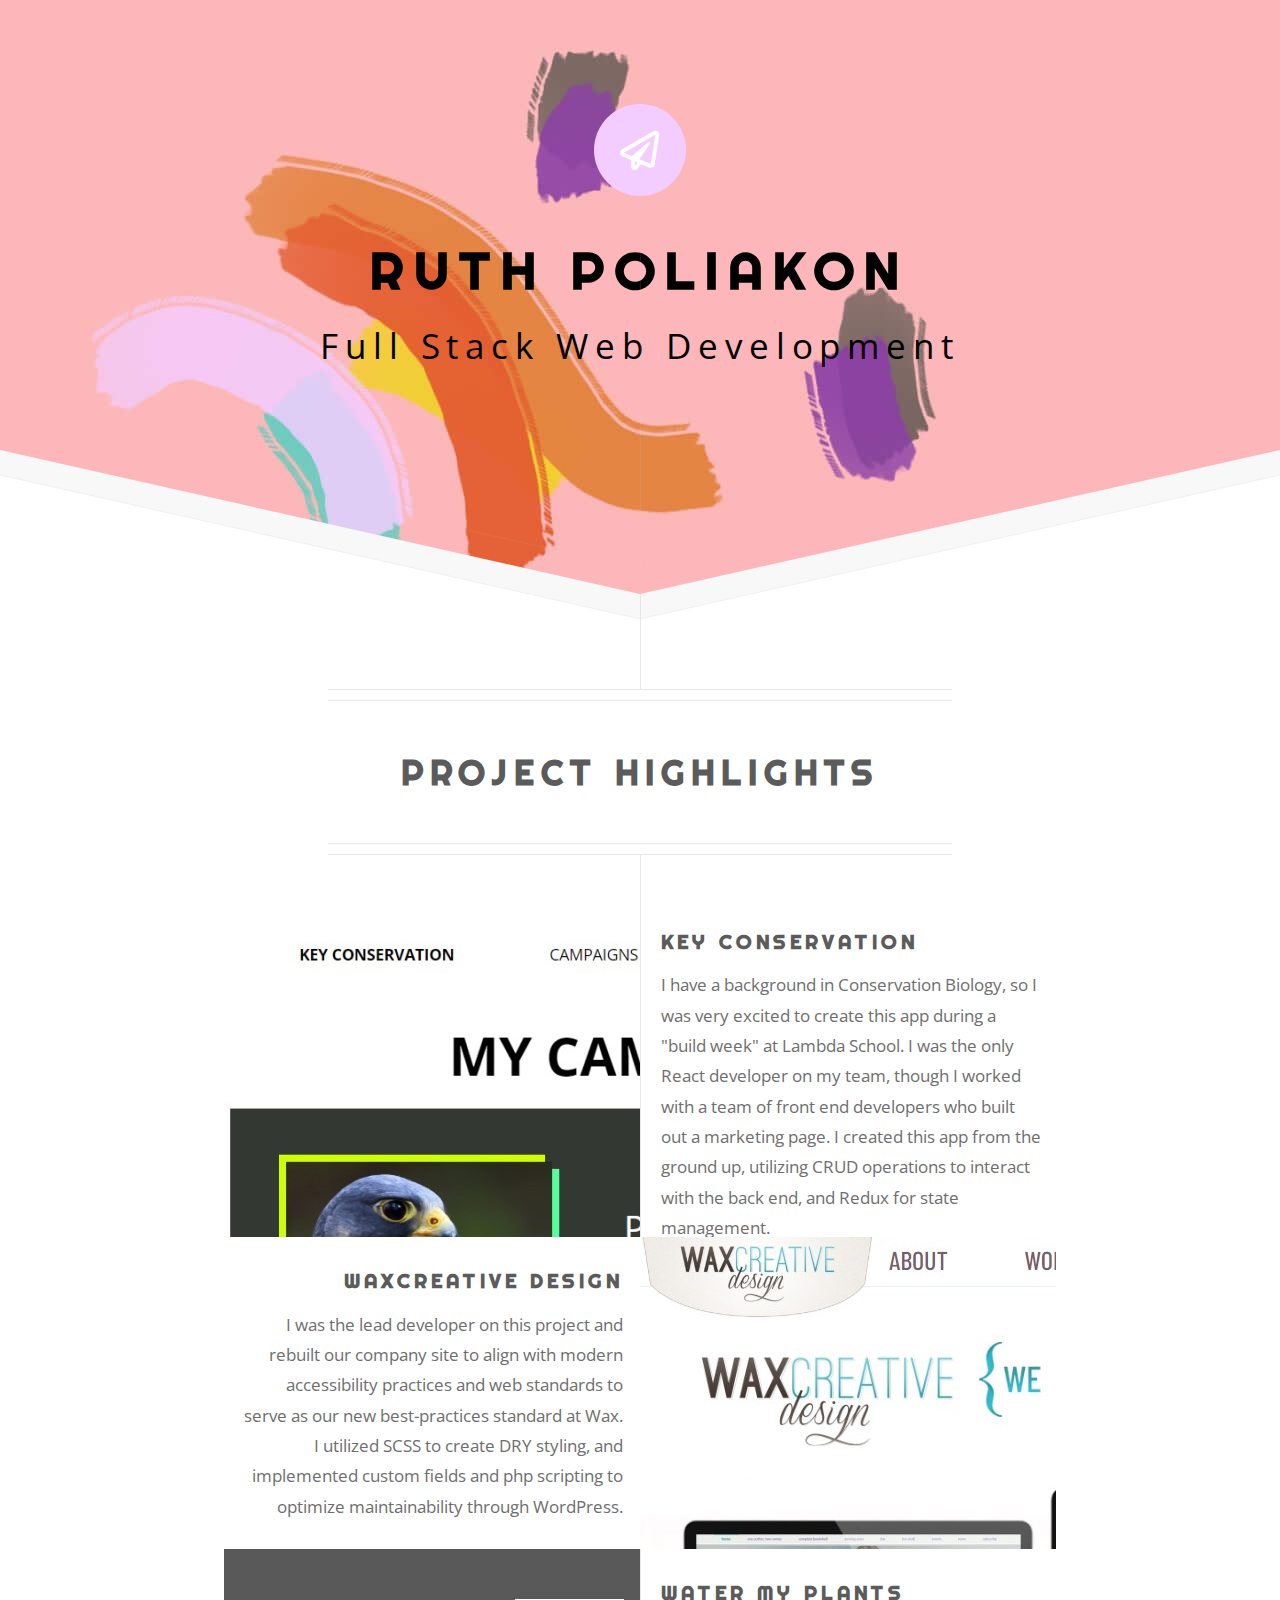
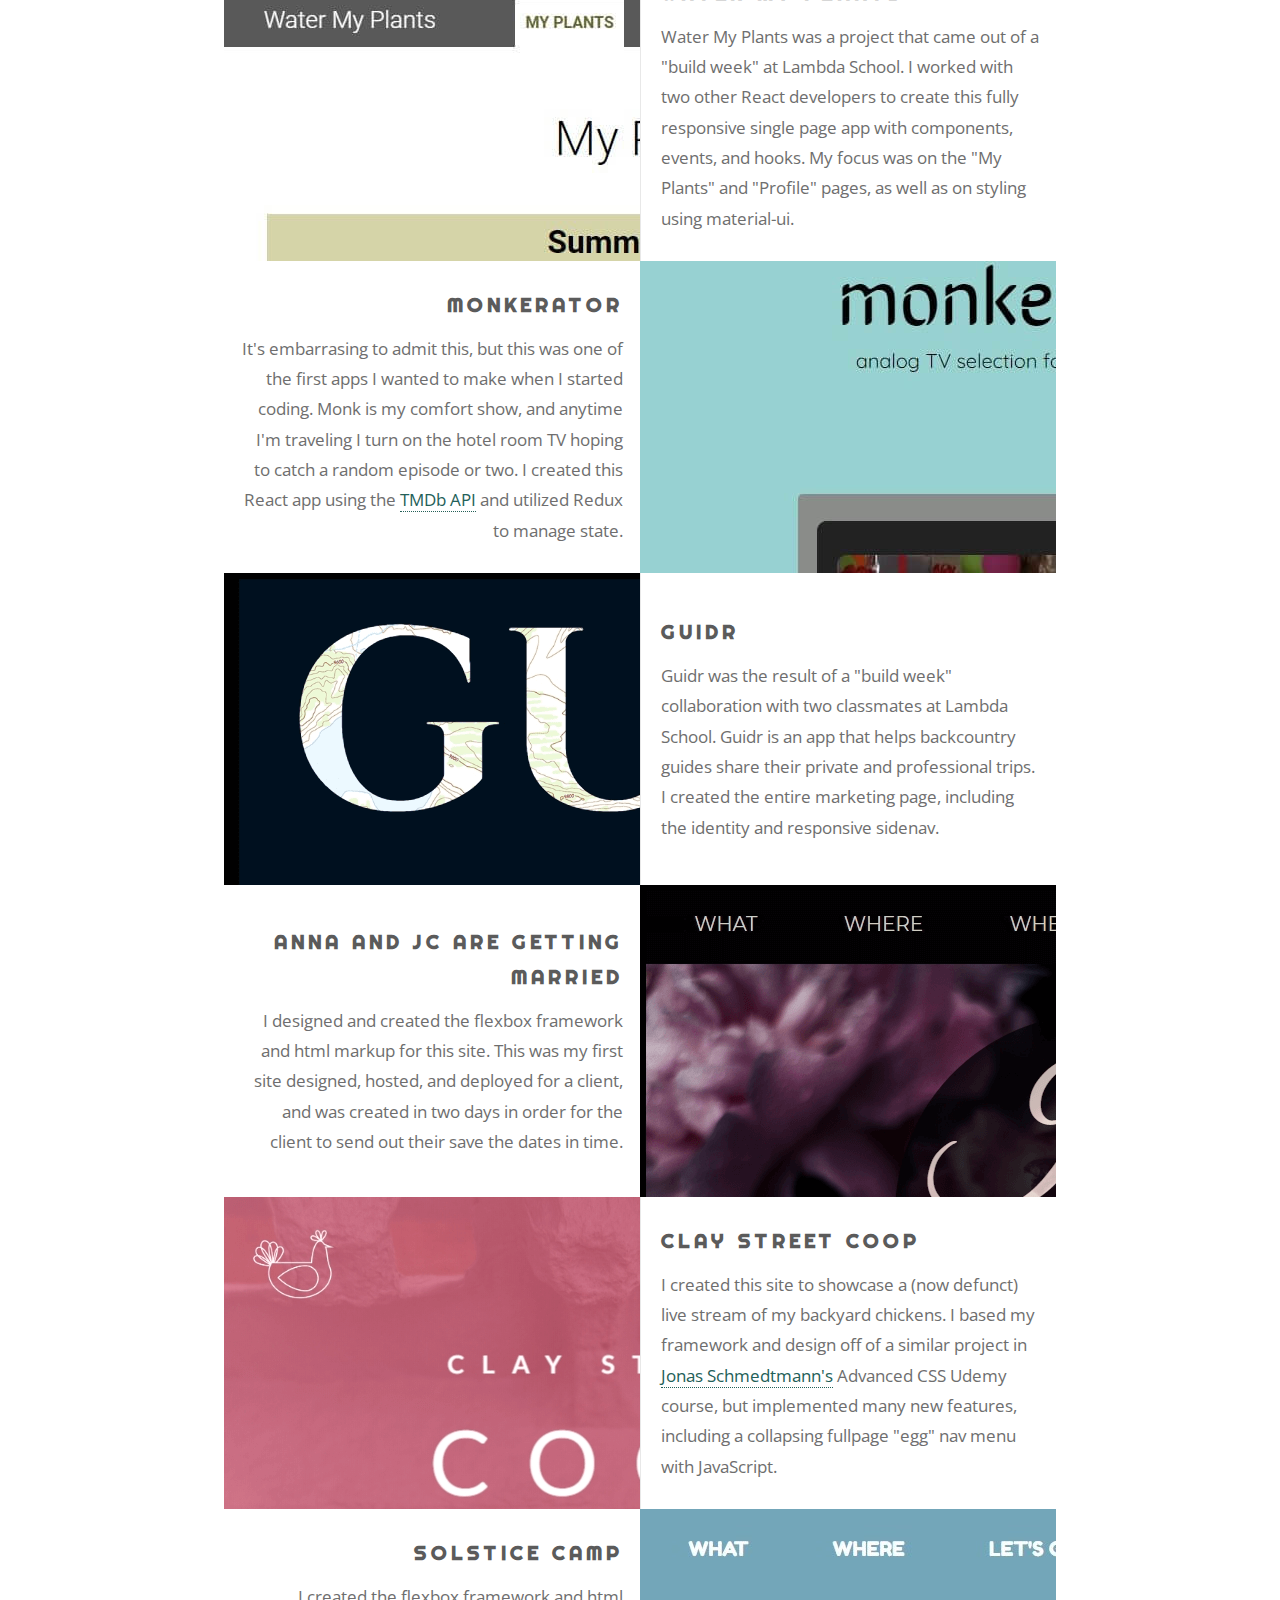
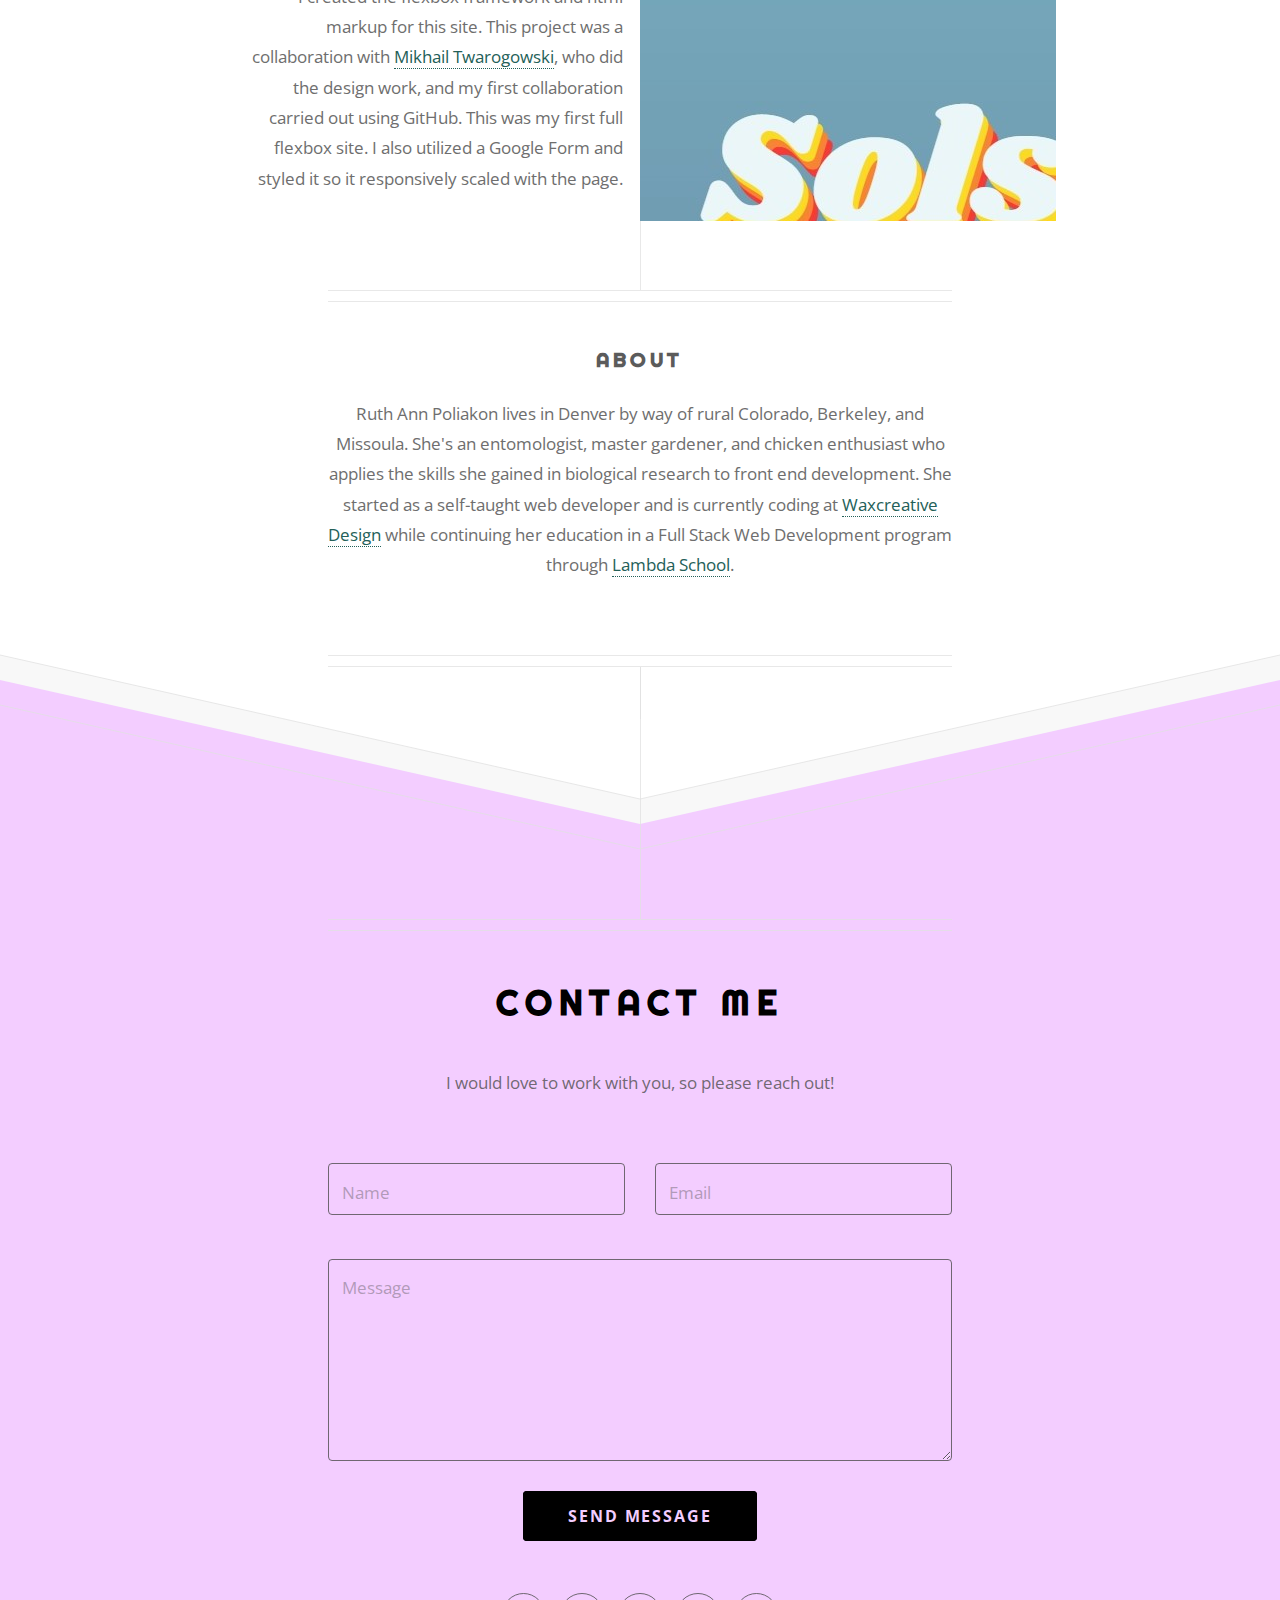
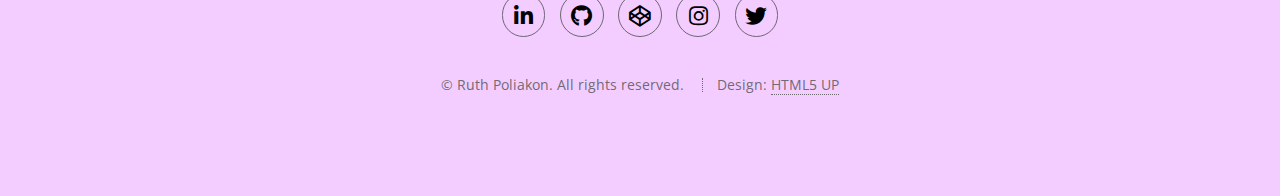
==== index.html @ 08ad2be1 "image and about updates" ====
<!DOCTYPE html>
<!--
	Directive by HTML5 UP
	html5up.net | @ajlkn
	Free for personal and commercial use under the CCA 3.0 license (html5up.net/license)
-->
<html lang="en">
  <head>
    <title>Ruth Poliakon | Full Stack Web Development</title>
    <meta charset="utf-8" />
    <meta
      name="viewport"
      content="width=device-width, initial-scale=1, user-scalable=no"
    />
    <link
      href="https://fonts.googleapis.com/css?family=Open+Sans:400,700|Righteous&display=swap"
      rel="stylesheet"
    />
    <link rel="stylesheet" href="assets/css/main.css" />
    <link rel="shortcut icon" type="image/png" href="./favicon.png" />
    <meta name="theme-color" content="#fcb8b9" />
  </head>
  <body class="is-preload">
    <!-- Header -->
    <div id="header">
      <span class="logo icon fa-paper-plane"></span>
      <h1>Ruth Poliakon</h1>
      <h2 id="subheadline">
        Full Stack Web Development
      </h2>
    </div>

    <!-- Main -->
    <div id="main">
      <header class="major container medium">
        <h2>
          Project Highlights
        </h2>
        <!--
					<p>Tellus erat mauris ipsum fermentum<br />
					etiam vivamus nunc nibh morbi.</p>
					-->
      </header>
      <div class="box alt container">
        <section class="feature left">
          <a
            href="https://save-the-animals-app.netlify.com/"
            class="image image-1 icon solid"
            ><img
              src="images/key-conservation-initial.jpg"
              alt="Key Conservation project preview"
          /></a>
          <div class="content">
            <h3>Key Conservation</h3>
            <p>
              I have a background in Conservation Biology, so I was very excited
              to create this app during a "build week" at Lambda School. I was
              the only React developer on my team, though I worked with a team
              of front end developers who built out a marketing page. I created
              this app from the ground up, utilizing CRUD operations to interact
              with the back end, and Redux for state management.
            </p>
          </div>
        </section>
        <section class="feature right">
          <a
            href="https://save-the-animals-app.netlify.com/"
            class="image image-2 icon solid"
            ><img
              src="images/wax-initial.jpg"
              alt="Waxcreative Design project preview"
          /></a>
          <div class="content">
            <h3>Waxcreative Design</h3>
            <p>
              I was the lead developer on this project and rebuilt our company
              site to align with modern accessibility practices and web
              standards to serve as our new best-practices standard at Wax. I
              utilized SCSS to create DRY styling, and implemented custom fields
              and php scripting to optimize maintainability through WordPress.
            </p>
          </div>
        </section>
        <section class="feature left">
          <a
            href="https://water-my-plants-app.netlify.com/"
            class="image image-3 icon solid"
            ><img
              src="images/water-my-plants-initial.jpg"
              alt="Water My Plants project preview"
          /></a>
          <div class="content">
            <h3>Water My Plants</h3>
            <p>
              Water My Plants was a project that came out of a "build week" at
              Lambda School. I worked with two other React developers to create
              this fully responsive single page app with components, events, and
              hooks. My focus was on the "My Plants" and "Profile" pages, as
              well as on styling using material-ui.
            </p>
          </div>
        </section>
        <section class="feature right">
          <a
            href="https://monkerator.rupol.now.sh/"
            class="image image-4 icon solid"
            ><img
              src="images/monkerator-initial.jpg"
              alt="Monkerator project preview"
          /></a>
          <div class="content">
            <h3>Monkerator</h3>
            <p>
              It's embarrasing to admit this, but this was one of the first apps
              I wanted to make when I started coding. Monk is my comfort show,
              and anytime I'm traveling I turn on the hotel room TV hoping to
              catch a random episode or two. I created this React app using the
              <a
                href="https://www.themoviedb.org/documentation/api"
                target="_blank"
                >TMDb API</a
              >
              and utilized Redux to manage state.
            </p>
          </div>
        </section>
        <section class="feature left">
          <a
            href="https://get-guidr.netlify.com/"
            class="image image-5 icon solid"
            ><img src="images/guidr-initial.jpg" alt="Guidr project preview"
          /></a>
          <div class="content">
            <h3>Guidr</h3>
            <p>
              Guidr was the result of a "build week" collaboration with two
              classmates at Lambda School. Guidr is an app that helps
              backcountry guides share their private and professional trips. I
              created the entire marketing page, including the identity and
              responsive sidenav.
            </p>
          </div>
        </section>
        <section class="feature right">
          <a
            href="http://champagneofpeople.com/"
            class="image image-6 icon solid"
            ><img
              src="images/anna-jc-initial.jpg"
              alt="Anna and JC project preview"
          /></a>
          <div class="content">
            <h3>Anna and JC are Getting Married</h3>
            <p>
              I designed and created the flexbox framework and html markup for
              this site. This was my first site designed, hosted, and deployed
              for a client, and was created in two days in order for the client
              to send out their save the dates in time.
            </p>
          </div>
        </section>
        <section class="feature left">
          <a href="http://www.claystcoop.com/" class="image image-7 icon solid"
            ><img
              src="images/clay-street-coop-initial.jpg"
              alt="Clay St Coop project preview"
          /></a>
          <div class="content">
            <h3>Clay Street Coop</h3>
            <p>
              I created this site to showcase a (now defunct) live stream of my
              backyard chickens. I based my framework and design off of a
              similar project in
              <a href="https://twitter.com/jonasschmedtman"
                >Jonas Schmedtmann's</a
              >
              Advanced CSS Udemy course, but implemented many new features,
              including a collapsing fullpage "egg" nav menu with JavaScript.
            </p>
          </div>
        </section>
        <section class="feature right">
          <a
            href="https://solstice-camp.rupol.now.sh/"
            class="image image-8 icon solid"
            ><img
              src="images/solstice-camp-initial.jpg"
              alt="Solstice Camp project preview"
          /></a>
          <div class="content">
            <h3>Solstice Camp</h3>
            <p>
              I created the flexbox framework and html markup for this site.
              This project was a collaboration with
              <a href="http://miktwar.com/">Mikhail Twarogowski</a>, who did the
              design work, and my first collaboration carried out using GitHub.
              This was my first full flexbox site. I also utilized a Google Form
              and styled it so it responsively scaled with the page.
            </p>
          </div>
        </section>
        <!-- <section class="feature left">
          <a href="https://www.ruthpoli.com" class="image image-3 icon solid"
            ><img
              src="images/ruth-devs-webs-initial.jpg"
              alt="ruth devs webs thumbnail"
          /></a>
          <div class="content">
            <h3>Ruth Devs Webs</h3>
            <p>
              This was my first attempt at a portfolio and also my first
              completed web project: a fully responsive website using only html
              and css. I utilized css animation to create a more dynamic and
              immersive site. I also created the background illustration,
              drawing the color scheme of the site from the colors in my
              illustration.
            </p>
          </div>
        </section> -->
      </div>

      <footer class="major container medium">
        <h3>About</h3>
        <p>
          Ruth Ann Poliakon lives in Denver by way of rural Colorado, Berkeley,
          and Missoula. She's an entomologist, master gardener, and chicken
          enthusiast who applies the skills she gained in biological research to
          front end development. She started as a self-taught web developer and
          is currently coding at
          <a href="https://waxcreative.com/" target="_blank"
            >Waxcreative Design</a
          >
          while continuing her education in a Full Stack Web Development program
          through
          <a href="https://lambdaschool.com/" target="_blank">Lambda School</a>.
        </p>
        <!-- <ul class="actions special">
          <li>
            <a href="resume/index.html" class="button">View my resume</a>
          </li>
        </ul> -->
      </footer>
    </div>

    <!-- Footer -->
    <div id="footer">
      <div class="container medium">
        <header class="major last" id="contact">
          <h2>Contact Me</h2>
        </header>

        <p>
          I would love to work with you, so please reach out!
        </p>

        <form action="https://formspree.io/r.poliakon@gmail.com" method="POST">
          <div class="row">
            <div class="col-6 col-12-mobilep">
              <label for="name">Name</label>
              <input
                type="text"
                name="name"
                placeholder="Name"
                title="Name"
                id="name"
              />
            </div>
            <div class="col-6 col-12-mobilep">
              <label for="email">Email</label>
              <input
                type="email"
                name="email"
                placeholder="Email"
                title="email"
                id="email"
              />
            </div>
            <div class="col-12">
              <label for="message">Message</label>
              <textarea
                name="message"
                placeholder="Message"
                rows="6"
                title="Message"
                id="message"
              ></textarea>
            </div>
            <div class="col-12">
              <ul class="actions special">
                <li>
                  <input
                    type="submit"
                    value="Send Message"
                    title="Submit"
                    id="submit"
                  />
                </li>
              </ul>
            </div>
          </div>
        </form>

        <ul class="icons">
          <li>
            <a
              href="https://www.linkedin.com/in/ruthpoliakon/"
              class="icon brands fa-linkedin-in"
              ><span class="label">LinkedIn</span></a
            >
          </li>

          <li>
            <a href="https://github.com/rupol" class="icon brands fa-github"
              ><span class="label">Github</span></a
            >
          </li>
          <li>
            <a href="https://codepen.io/ruPol/" class="icon brands fa-codepen"
              ><span class="label">codepen</span></a
            >
          </li>
          <li>
            <a
              href="https://www.instagram.com/ruthioniformes/"
              class="icon brands fa-instagram"
              ><span class="label">Instagram</span></a
            >
          </li>
          <li>
            <a
              href="https://twitter.com/ruthpoliakon"
              class="icon brands fa-twitter"
              ><span class="label">Twitter</span></a
            >
          </li>
        </ul>

        <ul class="copyright">
          <li>&copy; Ruth Poliakon. All rights reserved.</li>
          <li>Design: <a href="http://html5up.net">HTML5 UP</a></li>
        </ul>
      </div>
    </div>

    <!-- Scripts -->
    <script src="assets/js/jquery.min.js"></script>
    <script src="assets/js/browser.min.js"></script>
    <script src="assets/js/breakpoints.min.js"></script>
    <script src="assets/js/util.js"></script>
    <script src="assets/js/main.js"></script>
  </body>
</html>
---- assets/css/main.css ----
@import url("fontawesome-all.min.css");
@import url("https://fonts.googleapis.com/css?family=Source+Sans+Pro:300,300italic,400,400italic,600,600italic,700,700italic");

/*
	Directive by HTML5 UP
	html5up.net | @ajlkn
	Free for personal and commercial use under the CCA 3.0 license (html5up.net/license)
*/

html,
body,
div,
span,
applet,
object,
iframe,
h1,
h2,
h3,
h4,
h5,
h6,
p,
blockquote,
pre,
a,
abbr,
acronym,
address,
big,
cite,
code,
del,
dfn,
em,
img,
ins,
kbd,
q,
s,
samp,
small,
strike,
strong,
sub,
sup,
tt,
var,
b,
u,
i,
center,
dl,
dt,
dd,
ol,
ul,
li,
fieldset,
form,
label,
legend,
table,
caption,
tbody,
tfoot,
thead,
tr,
th,
td,
article,
aside,
canvas,
details,
embed,
figure,
figcaption,
footer,
header,
hgroup,
menu,
nav,
output,
ruby,
section,
summary,
time,
mark,
audio,
video {
  margin: 0;
  padding: 0;
  border: 0;
  font-size: 100%;
  font: inherit;
  vertical-align: baseline;
}

article,
aside,
details,
figcaption,
figure,
footer,
header,
hgroup,
menu,
nav,
section {
  display: block;
}

body {
  line-height: 1;
}

ol,
ul {
  list-style: none;
}

blockquote,
q {
  quotes: none;
}

blockquote:before,
blockquote:after,
q:before,
q:after {
  content: "";
  content: none;
}

table {
  border-collapse: collapse;
  border-spacing: 0;
}

body {
  -webkit-text-size-adjust: none;
}

mark {
  background-color: transparent;
  color: inherit;
}

input::-moz-focus-inner {
  border: 0;
  padding: 0;
}

input,
select,
textarea {
  -moz-appearance: none;
  -webkit-appearance: none;
  -ms-appearance: none;
  appearance: none;
}

/* Basic */

html {
  box-sizing: border-box;
}

*,
*:before,
*:after {
  box-sizing: inherit;
}

html,
body {
  height: 100%;
}

body {
  background: #ffffff;
}

body.is-preload *,
body.is-preload *:before,
body.is-preload *:after {
  -moz-animation: none !important;
  -webkit-animation: none !important;
  -ms-animation: none !important;
  animation: none !important;
  -moz-transition: none !important;
  -webkit-transition: none !important;
  -ms-transition: none !important;
  transition: none !important;
}

body,
input,
select,
textarea {
  color: #6e6e6e;
  font-family: "Open Sans", sans-serif;
  font-size: 16pt;
  font-weight: 400;
  line-height: 1.75em;
}

a {
  -moz-transition: color 0.2s ease-in-out, border-bottom-color 0.2s ease-in-out;
  -webkit-transition: color 0.2s ease-in-out,
    border-bottom-color 0.2s ease-in-out;
  -ms-transition: color 0.2s ease-in-out, border-bottom-color 0.2s ease-in-out;
  transition: color 0.2s ease-in-out, border-bottom-color 0.2s ease-in-out;
  border-bottom: dotted 1px;
  color: #236058;
  text-decoration: none;
}

a:hover {
  border-bottom-color: transparent;
}

strong,
b {
  font-weight: 600;
  color: #5b5b5b;
}

em,
i {
  font-style: italic;
}

p,
ul,
ol,
dl,
table,
blockquote,
form {
  margin: 0 0 2em 0;
}

h1,
h2,
h3,
h4,
h5,
h6 {
  font-family: "Righteous", sans-serif;
  color: #5b5b5b;
  font-weight: 700;
  letter-spacing: 0.2em;
  line-height: 1.75em;
  margin-bottom: 1em;
  text-transform: uppercase;
  text-align: center;
}

h1 a,
h2 a,
h3 a,
h4 a,
h5 a,
h6 a {
  color: inherit;
  text-decoration: none;
}

h2 {
  font-size: 2.5em;
}

#subheadline {
  font-family: "Open Sans", sans-serif;
  text-transform: capitalize;
  font-weight: 400;
}

h3 {
  font-size: 1.75em;
}

sub {
  font-size: 0.8em;
  position: relative;
  top: 0.5em;
}

sup {
  font-size: 0.8em;
  position: relative;
  top: -0.5em;
}

hr {
  border: 0;
  border-top: solid 1px rgba(224, 224, 224, 0.75);
  margin-bottom: 1.5em;
}

blockquote {
  border-left: solid 0.5em rgba(224, 224, 224, 0.75);
  font-style: italic;
  padding: 1em 0 1em 2em;
}

/* Container */

.container {
  margin: 0 auto;
  max-width: 100%;
  width: 51em;
}

.container.medium {
  width: 38.25em;
}

@media screen and (max-width: 1280px) {
  .container {
    width: 48em;
  }

  .container.medium {
    width: 36em;
  }
}

@media screen and (max-width: 980px) {
  .container {
    width: 95%;
  }

  .container.medium {
    width: 71.25%;
  }
}

@media screen and (max-width: 840px) {
  .container {
    width: 95% !important;
  }
}

@media screen and (max-width: 736px) {
  .container {
    width: 90% !important;
  }
}

@media screen and (max-width: 480px) {
  .container {
    width: 100% !important;
  }
}

/* Row */

.row {
  display: flex;
  flex-wrap: wrap;
  box-sizing: border-box;
  align-items: stretch;
}

.row > * {
  box-sizing: border-box;
}

.row.gtr-uniform > * > :last-child {
  margin-bottom: 0;
}

.row.aln-left {
  justify-content: flex-start;
}

.row.aln-center {
  justify-content: center;
}

.row.aln-right {
  justify-content: flex-end;
}

.row.aln-top {
  align-items: flex-start;
}

.row.aln-middle {
  align-items: center;
}

.row.aln-bottom {
  align-items: flex-end;
}

.row > .imp {
  order: -1;
}

.row > .col-1 {
  width: 8.33333%;
}

.row > .off-1 {
  margin-left: 8.33333%;
}

.row > .col-2 {
  width: 16.66667%;
}

.row > .off-2 {
  margin-left: 16.66667%;
}

.row > .col-3 {
  width: 25%;
}

.row > .off-3 {
  margin-left: 25%;
}

.row > .col-4 {
  width: 33.33333%;
}

.row > .off-4 {
  margin-left: 33.33333%;
}

.row > .col-5 {
  width: 41.66667%;
}

.row > .off-5 {
  margin-left: 41.66667%;
}

.row > .col-6 {
  width: 50%;
}

.row > .off-6 {
  margin-left: 50%;
}

.row > .col-7 {
  width: 58.33333%;
}

.row > .off-7 {
  margin-left: 58.33333%;
}

.row > .col-8 {
  width: 66.66667%;
}

.row > .off-8 {
  margin-left: 66.66667%;
}

.row > .col-9 {
  width: 75%;
}

.row > .off-9 {
  margin-left: 75%;
}

.row > .col-10 {
  width: 83.33333%;
}

.row > .off-10 {
  margin-left: 83.33333%;
}

.row > .col-11 {
  width: 91.66667%;
}

.row > .off-11 {
  margin-left: 91.66667%;
}

.row > .col-12 {
  width: 100%;
}

.row > .off-12 {
  margin-left: 100%;
}

.row.gtr-0 {
  margin-top: 0px;
  margin-left: 0px;
}

.row.gtr-0 > * {
  padding: 0px 0 0 0px;
}

.row.gtr-0.gtr-uniform {
  margin-top: 0px;
}

.row.gtr-0.gtr-uniform > * {
  padding-top: 0px;
}

.row.gtr-25 {
  margin-top: -7.5px;
  margin-left: -7.5px;
}

.row.gtr-25 > * {
  padding: 7.5px 0 0 7.5px;
}

.row.gtr-25.gtr-uniform {
  margin-top: -7.5px;
}

.row.gtr-25.gtr-uniform > * {
  padding-top: 7.5px;
}

.row.gtr-50 {
  margin-top: -15px;
  margin-left: -15px;
}

.row.gtr-50 > * {
  padding: 15px 0 0 15px;
}

.row.gtr-50.gtr-uniform {
  margin-top: -15px;
}

.row.gtr-50.gtr-uniform > * {
  padding-top: 15px;
}

.row {
  margin-top: -30px;
  margin-left: -30px;
}

.row > * {
  padding: 30px 0 0 30px;
}

.row.gtr-uniform {
  margin-top: -30px;
}

.row.gtr-uniform > * {
  padding-top: 30px;
}

.row.gtr-150 {
  margin-top: -45px;
  margin-left: -45px;
}

.row.gtr-150 > * {
  padding: 45px 0 0 45px;
}

.row.gtr-150.gtr-uniform {
  margin-top: -45px;
}

.row.gtr-150.gtr-uniform > * {
  padding-top: 45px;
}

.row.gtr-200 {
  margin-top: -60px;
  margin-left: -60px;
}

.row.gtr-200 > * {
  padding: 60px 0 0 60px;
}

.row.gtr-200.gtr-uniform {
  margin-top: -60px;
}

.row.gtr-200.gtr-uniform > * {
  padding-top: 60px;
}

@media screen and (max-width: 1680px) {
  .row {
    display: flex;
    flex-wrap: wrap;
    box-sizing: border-box;
    align-items: stretch;
  }

  .row > * {
    box-sizing: border-box;
  }

  .row.gtr-uniform > * > :last-child {
    margin-bottom: 0;
  }

  .row.aln-left {
    justify-content: flex-start;
  }

  .row.aln-center {
    justify-content: center;
  }

  .row.aln-right {
    justify-content: flex-end;
  }

  .row.aln-top {
    align-items: flex-start;
  }

  .row.aln-middle {
    align-items: center;
  }

  .row.aln-bottom {
    align-items: flex-end;
  }

  .row > .imp-wide {
    order: -1;
  }

  .row > .col-1-wide {
    width: 8.33333%;
  }

  .row > .off-1-wide {
    margin-left: 8.33333%;
  }

  .row > .col-2-wide {
    width: 16.66667%;
  }

  .row > .off-2-wide {
    margin-left: 16.66667%;
  }

  .row > .col-3-wide {
    width: 25%;
  }

  .row > .off-3-wide {
    margin-left: 25%;
  }

  .row > .col-4-wide {
    width: 33.33333%;
  }

  .row > .off-4-wide {
    margin-left: 33.33333%;
  }

  .row > .col-5-wide {
    width: 41.66667%;
  }

  .row > .off-5-wide {
    margin-left: 41.66667%;
  }

  .row > .col-6-wide {
    width: 50%;
  }

  .row > .off-6-wide {
    margin-left: 50%;
  }

  .row > .col-7-wide {
    width: 58.33333%;
  }

  .row > .off-7-wide {
    margin-left: 58.33333%;
  }

  .row > .col-8-wide {
    width: 66.66667%;
  }

  .row > .off-8-wide {
    margin-left: 66.66667%;
  }

  .row > .col-9-wide {
    width: 75%;
  }

  .row > .off-9-wide {
    margin-left: 75%;
  }

  .row > .col-10-wide {
    width: 83.33333%;
  }

  .row > .off-10-wide {
    margin-left: 83.33333%;
  }

  .row > .col-11-wide {
    width: 91.66667%;
  }

  .row > .off-11-wide {
    margin-left: 91.66667%;
  }

  .row > .col-12-wide {
    width: 100%;
  }

  .row > .off-12-wide {
    margin-left: 100%;
  }

  .row.gtr-0 {
    margin-top: 0px;
    margin-left: 0px;
  }

  .row.gtr-0 > * {
    padding: 0px 0 0 0px;
  }

  .row.gtr-0.gtr-uniform {
    margin-top: 0px;
  }

  .row.gtr-0.gtr-uniform > * {
    padding-top: 0px;
  }

  .row.gtr-25 {
    margin-top: -7.5px;
    margin-left: -7.5px;
  }

  .row.gtr-25 > * {
    padding: 7.5px 0 0 7.5px;
  }

  .row.gtr-25.gtr-uniform {
    margin-top: -7.5px;
  }

  .row.gtr-25.gtr-uniform > * {
    padding-top: 7.5px;
  }

  .row.gtr-50 {
    margin-top: -15px;
    margin-left: -15px;
  }

  .row.gtr-50 > * {
    padding: 15px 0 0 15px;
  }

  .row.gtr-50.gtr-uniform {
    margin-top: -15px;
  }

  .row.gtr-50.gtr-uniform > * {
    padding-top: 15px;
  }

  .row {
    margin-top: -30px;
    margin-left: -30px;
  }

  .row > * {
    padding: 30px 0 0 30px;
  }

  .row.gtr-uniform {
    margin-top: -30px;
  }

  .row.gtr-uniform > * {
    padding-top: 30px;
  }

  .row.gtr-150 {
    margin-top: -45px;
    margin-left: -45px;
  }

  .row.gtr-150 > * {
    padding: 45px 0 0 45px;
  }

  .row.gtr-150.gtr-uniform {
    margin-top: -45px;
  }

  .row.gtr-150.gtr-uniform > * {
    padding-top: 45px;
  }

  .row.gtr-200 {
    margin-top: -60px;
    margin-left: -60px;
  }

  .row.gtr-200 > * {
    padding: 60px 0 0 60px;
  }

  .row.gtr-200.gtr-uniform {
    margin-top: -60px;
  }

  .row.gtr-200.gtr-uniform > * {
    padding-top: 60px;
  }
}

@media screen and (max-width: 1280px) {
  .row {
    display: flex;
    flex-wrap: wrap;
    box-sizing: border-box;
    align-items: stretch;
  }

  .row > * {
    box-sizing: border-box;
  }

  .row.gtr-uniform > * > :last-child {
    margin-bottom: 0;
  }

  .row.aln-left {
    justify-content: flex-start;
  }

  .row.aln-center {
    justify-content: center;
  }

  .row.aln-right {
    justify-content: flex-end;
  }

  .row.aln-top {
    align-items: flex-start;
  }

  .row.aln-middle {
    align-items: center;
  }

  .row.aln-bottom {
    align-items: flex-end;
  }

  .row > .imp-normal {
    order: -1;
  }

  .row > .col-1-normal {
    width: 8.33333%;
  }

  .row > .off-1-normal {
    margin-left: 8.33333%;
  }

  .row > .col-2-normal {
    width: 16.66667%;
  }

  .row > .off-2-normal {
    margin-left: 16.66667%;
  }

  .row > .col-3-normal {
    width: 25%;
  }

  .row > .off-3-normal {
    margin-left: 25%;
  }

  .row > .col-4-normal {
    width: 33.33333%;
  }

  .row > .off-4-normal {
    margin-left: 33.33333%;
  }

  .row > .col-5-normal {
    width: 41.66667%;
  }

  .row > .off-5-normal {
    margin-left: 41.66667%;
  }

  .row > .col-6-normal {
    width: 50%;
  }

  .row > .off-6-normal {
    margin-left: 50%;
  }

  .row > .col-7-normal {
    width: 58.33333%;
  }

  .row > .off-7-normal {
    margin-left: 58.33333%;
  }

  .row > .col-8-normal {
    width: 66.66667%;
  }

  .row > .off-8-normal {
    margin-left: 66.66667%;
  }

  .row > .col-9-normal {
    width: 75%;
  }

  .row > .off-9-normal {
    margin-left: 75%;
  }

  .row > .col-10-normal {
    width: 83.33333%;
  }

  .row > .off-10-normal {
    margin-left: 83.33333%;
  }

  .row > .col-11-normal {
    width: 91.66667%;
  }

  .row > .off-11-normal {
    margin-left: 91.66667%;
  }

  .row > .col-12-normal {
    width: 100%;
  }

  .row > .off-12-normal {
    margin-left: 100%;
  }

  .row.gtr-0 {
    margin-top: 0px;
    margin-left: 0px;
  }

  .row.gtr-0 > * {
    padding: 0px 0 0 0px;
  }

  .row.gtr-0.gtr-uniform {
    margin-top: 0px;
  }

  .row.gtr-0.gtr-uniform > * {
    padding-top: 0px;
  }

  .row.gtr-25 {
    margin-top: -7.5px;
    margin-left: -7.5px;
  }

  .row.gtr-25 > * {
    padding: 7.5px 0 0 7.5px;
  }

  .row.gtr-25.gtr-uniform {
    margin-top: -7.5px;
  }

  .row.gtr-25.gtr-uniform > * {
    padding-top: 7.5px;
  }

  .row.gtr-50 {
    margin-top: -15px;
    margin-left: -15px;
  }

  .row.gtr-50 > * {
    padding: 15px 0 0 15px;
  }

  .row.gtr-50.gtr-uniform {
    margin-top: -15px;
  }

  .row.gtr-50.gtr-uniform > * {
    padding-top: 15px;
  }

  .row {
    margin-top: -30px;
    margin-left: -30px;
  }

  .row > * {
    padding: 30px 0 0 30px;
  }

  .row.gtr-uniform {
    margin-top: -30px;
  }

  .row.gtr-uniform > * {
    padding-top: 30px;
  }

  .row.gtr-150 {
    margin-top: -45px;
    margin-left: -45px;
  }

  .row.gtr-150 > * {
    padding: 45px 0 0 45px;
  }

  .row.gtr-150.gtr-uniform {
    margin-top: -45px;
  }

  .row.gtr-150.gtr-uniform > * {
    padding-top: 45px;
  }

  .row.gtr-200 {
    margin-top: -60px;
    margin-left: -60px;
  }

  .row.gtr-200 > * {
    padding: 60px 0 0 60px;
  }

  .row.gtr-200.gtr-uniform {
    margin-top: -60px;
  }

  .row.gtr-200.gtr-uniform > * {
    padding-top: 60px;
  }
}

@media screen and (max-width: 980px) {
  .row {
    display: flex;
    flex-wrap: wrap;
    box-sizing: border-box;
    align-items: stretch;
  }

  .row > * {
    box-sizing: border-box;
  }

  .row.gtr-uniform > * > :last-child {
    margin-bottom: 0;
  }

  .row.aln-left {
    justify-content: flex-start;
  }

  .row.aln-center {
    justify-content: center;
  }

  .row.aln-right {
    justify-content: flex-end;
  }

  .row.aln-top {
    align-items: flex-start;
  }

  .row.aln-middle {
    align-items: center;
  }

  .row.aln-bottom {
    align-items: flex-end;
  }

  .row > .imp-narrow {
    order: -1;
  }

  .row > .col-1-narrow {
    width: 8.33333%;
  }

  .row > .off-1-narrow {
    margin-left: 8.33333%;
  }

  .row > .col-2-narrow {
    width: 16.66667%;
  }

  .row > .off-2-narrow {
    margin-left: 16.66667%;
  }

  .row > .col-3-narrow {
    width: 25%;
  }

  .row > .off-3-narrow {
    margin-left: 25%;
  }

  .row > .col-4-narrow {
    width: 33.33333%;
  }

  .row > .off-4-narrow {
    margin-left: 33.33333%;
  }

  .row > .col-5-narrow {
    width: 41.66667%;
  }

  .row > .off-5-narrow {
    margin-left: 41.66667%;
  }

  .row > .col-6-narrow {
    width: 50%;
  }

  .row > .off-6-narrow {
    margin-left: 50%;
  }

  .row > .col-7-narrow {
    width: 58.33333%;
  }

  .row > .off-7-narrow {
    margin-left: 58.33333%;
  }

  .row > .col-8-narrow {
    width: 66.66667%;
  }

  .row > .off-8-narrow {
    margin-left: 66.66667%;
  }

  .row > .col-9-narrow {
    width: 75%;
  }

  .row > .off-9-narrow {
    margin-left: 75%;
  }

  .row > .col-10-narrow {
    width: 83.33333%;
  }

  .row > .off-10-narrow {
    margin-left: 83.33333%;
  }

  .row > .col-11-narrow {
    width: 91.66667%;
  }

  .row > .off-11-narrow {
    margin-left: 91.66667%;
  }

  .row > .col-12-narrow {
    width: 100%;
  }

  .row > .off-12-narrow {
    margin-left: 100%;
  }

  .row.gtr-0 {
    margin-top: 0px;
    margin-left: 0px;
  }

  .row.gtr-0 > * {
    padding: 0px 0 0 0px;
  }

  .row.gtr-0.gtr-uniform {
    margin-top: 0px;
  }

  .row.gtr-0.gtr-uniform > * {
    padding-top: 0px;
  }

  .row.gtr-25 {
    margin-top: -7.5px;
    margin-left: -7.5px;
  }

  .row.gtr-25 > * {
    padding: 7.5px 0 0 7.5px;
  }

  .row.gtr-25.gtr-uniform {
    margin-top: -7.5px;
  }

  .row.gtr-25.gtr-uniform > * {
    padding-top: 7.5px;
  }

  .row.gtr-50 {
    margin-top: -15px;
    margin-left: -15px;
  }

  .row.gtr-50 > * {
    padding: 15px 0 0 15px;
  }

  .row.gtr-50.gtr-uniform {
    margin-top: -15px;
  }

  .row.gtr-50.gtr-uniform > * {
    padding-top: 15px;
  }

  .row {
    margin-top: -30px;
    margin-left: -30px;
  }

  .row > * {
    padding: 30px 0 0 30px;
  }

  .row.gtr-uniform {
    margin-top: -30px;
  }

  .row.gtr-uniform > * {
    padding-top: 30px;
  }

  .row.gtr-150 {
    margin-top: -45px;
    margin-left: -45px;
  }

  .row.gtr-150 > * {
    padding: 45px 0 0 45px;
  }

  .row.gtr-150.gtr-uniform {
    margin-top: -45px;
  }

  .row.gtr-150.gtr-uniform > * {
    padding-top: 45px;
  }

  .row.gtr-200 {
    margin-top: -60px;
    margin-left: -60px;
  }

  .row.gtr-200 > * {
    padding: 60px 0 0 60px;
  }

  .row.gtr-200.gtr-uniform {
    margin-top: -60px;
  }

  .row.gtr-200.gtr-uniform > * {
    padding-top: 60px;
  }
}

@media screen and (max-width: 840px) {
  .row {
    display: flex;
    flex-wrap: wrap;
    box-sizing: border-box;
    align-items: stretch;
  }

  .row > * {
    box-sizing: border-box;
  }

  .row.gtr-uniform > * > :last-child {
    margin-bottom: 0;
  }

  .row.aln-left {
    justify-content: flex-start;
  }

  .row.aln-center {
    justify-content: center;
  }

  .row.aln-right {
    justify-content: flex-end;
  }

  .row.aln-top {
    align-items: flex-start;
  }

  .row.aln-middle {
    align-items: center;
  }

  .row.aln-bottom {
    align-items: flex-end;
  }

  .row > .imp-narrower {
    order: -1;
  }

  .row > .col-1-narrower {
    width: 8.33333%;
  }

  .row > .off-1-narrower {
    margin-left: 8.33333%;
  }

  .row > .col-2-narrower {
    width: 16.66667%;
  }

  .row > .off-2-narrower {
    margin-left: 16.66667%;
  }

  .row > .col-3-narrower {
    width: 25%;
  }

  .row > .off-3-narrower {
    margin-left: 25%;
  }

  .row > .col-4-narrower {
    width: 33.33333%;
  }

  .row > .off-4-narrower {
    margin-left: 33.33333%;
  }

  .row > .col-5-narrower {
    width: 41.66667%;
  }

  .row > .off-5-narrower {
    margin-left: 41.66667%;
  }

  .row > .col-6-narrower {
    width: 50%;
  }

  .row > .off-6-narrower {
    margin-left: 50%;
  }

  .row > .col-7-narrower {
    width: 58.33333%;
  }

  .row > .off-7-narrower {
    margin-left: 58.33333%;
  }

  .row > .col-8-narrower {
    width: 66.66667%;
  }

  .row > .off-8-narrower {
    margin-left: 66.66667%;
  }

  .row > .col-9-narrower {
    width: 75%;
  }

  .row > .off-9-narrower {
    margin-left: 75%;
  }

  .row > .col-10-narrower {
    width: 83.33333%;
  }

  .row > .off-10-narrower {
    margin-left: 83.33333%;
  }

  .row > .col-11-narrower {
    width: 91.66667%;
  }

  .row > .off-11-narrower {
    margin-left: 91.66667%;
  }

  .row > .col-12-narrower {
    width: 100%;
  }

  .row > .off-12-narrower {
    margin-left: 100%;
  }

  .row.gtr-0 {
    margin-top: 0px;
    margin-left: 0px;
  }

  .row.gtr-0 > * {
    padding: 0px 0 0 0px;
  }

  .row.gtr-0.gtr-uniform {
    margin-top: 0px;
  }

  .row.gtr-0.gtr-uniform > * {
    padding-top: 0px;
  }

  .row.gtr-25 {
    margin-top: -5px;
    margin-left: -5px;
  }

  .row.gtr-25 > * {
    padding: 5px 0 0 5px;
  }

  .row.gtr-25.gtr-uniform {
    margin-top: -5px;
  }

  .row.gtr-25.gtr-uniform > * {
    padding-top: 5px;
  }

  .row.gtr-50 {
    margin-top: -10px;
    margin-left: -10px;
  }

  .row.gtr-50 > * {
    padding: 10px 0 0 10px;
  }

  .row.gtr-50.gtr-uniform {
    margin-top: -10px;
  }

  .row.gtr-50.gtr-uniform > * {
    padding-top: 10px;
  }

  .row {
    margin-top: -20px;
    margin-left: -20px;
  }

  .row > * {
    padding: 20px 0 0 20px;
  }

  .row.gtr-uniform {
    margin-top: -20px;
  }

  .row.gtr-uniform > * {
    padding-top: 20px;
  }

  .row.gtr-150 {
    margin-top: -30px;
    margin-left: -30px;
  }

  .row.gtr-150 > * {
    padding: 30px 0 0 30px;
  }

  .row.gtr-150.gtr-uniform {
    margin-top: -30px;
  }

  .row.gtr-150.gtr-uniform > * {
    padding-top: 30px;
  }

  .row.gtr-200 {
    margin-top: -40px;
    margin-left: -40px;
  }

  .row.gtr-200 > * {
    padding: 40px 0 0 40px;
  }

  .row.gtr-200.gtr-uniform {
    margin-top: -40px;
  }

  .row.gtr-200.gtr-uniform > * {
    padding-top: 40px;
  }
}

@media screen and (max-width: 736px) {
  .row {
    display: flex;
    flex-wrap: wrap;
    box-sizing: border-box;
    align-items: stretch;
  }

  .row > * {
    box-sizing: border-box;
  }

  .row.gtr-uniform > * > :last-child {
    margin-bottom: 0;
  }

  .row.aln-left {
    justify-content: flex-start;
  }

  .row.aln-center {
    justify-content: center;
  }

  .row.aln-right {
    justify-content: flex-end;
  }

  .row.aln-top {
    align-items: flex-start;
  }

  .row.aln-middle {
    align-items: center;
  }

  .row.aln-bottom {
    align-items: flex-end;
  }

  .row > .imp-mobile {
    order: -1;
  }

  .row > .col-1-mobile {
    width: 8.33333%;
  }

  .row > .off-1-mobile {
    margin-left: 8.33333%;
  }

  .row > .col-2-mobile {
    width: 16.66667%;
  }

  .row > .off-2-mobile {
    margin-left: 16.66667%;
  }

  .row > .col-3-mobile {
    width: 25%;
  }

  .row > .off-3-mobile {
    margin-left: 25%;
  }

  .row > .col-4-mobile {
    width: 33.33333%;
  }

  .row > .off-4-mobile {
    margin-left: 33.33333%;
  }

  .row > .col-5-mobile {
    width: 41.66667%;
  }

  .row > .off-5-mobile {
    margin-left: 41.66667%;
  }

  .row > .col-6-mobile {
    width: 50%;
  }

  .row > .off-6-mobile {
    margin-left: 50%;
  }

  .row > .col-7-mobile {
    width: 58.33333%;
  }

  .row > .off-7-mobile {
    margin-left: 58.33333%;
  }

  .row > .col-8-mobile {
    width: 66.66667%;
  }

  .row > .off-8-mobile {
    margin-left: 66.66667%;
  }

  .row > .col-9-mobile {
    width: 75%;
  }

  .row > .off-9-mobile {
    margin-left: 75%;
  }

  .row > .col-10-mobile {
    width: 83.33333%;
  }

  .row > .off-10-mobile {
    margin-left: 83.33333%;
  }

  .row > .col-11-mobile {
    width: 91.66667%;
  }

  .row > .off-11-mobile {
    margin-left: 91.66667%;
  }

  .row > .col-12-mobile {
    width: 100%;
  }

  .row > .off-12-mobile {
    margin-left: 100%;
  }

  .row.gtr-0 {
    margin-top: 0px;
    margin-left: 0px;
  }

  .row.gtr-0 > * {
    padding: 0px 0 0 0px;
  }

  .row.gtr-0.gtr-uniform {
    margin-top: 0px;
  }

  .row.gtr-0.gtr-uniform > * {
    padding-top: 0px;
  }

  .row.gtr-25 {
    margin-top: -57.5px;
    margin-left: -5px;
  }

  .row.gtr-25 > * {
    padding: 57.5px 0 0 5px;
  }

  .row.gtr-25.gtr-uniform {
    margin-top: -5px;
  }

  .row.gtr-25.gtr-uniform > * {
    padding-top: 5px;
  }

  .row.gtr-50 {
    margin-top: -115px;
    margin-left: -10px;
  }

  .row.gtr-50 > * {
    padding: 115px 0 0 10px;
  }

  .row.gtr-50.gtr-uniform {
    margin-top: -10px;
  }

  .row.gtr-50.gtr-uniform > * {
    padding-top: 10px;
  }

  .row {
    margin-top: -230px;
    margin-left: -20px;
  }

  .row > * {
    padding: 230px 0 0 20px;
  }

  .row.gtr-uniform {
    margin-top: -20px;
  }

  .row.gtr-uniform > * {
    padding-top: 20px;
  }

  .row.gtr-150 {
    margin-top: -345px;
    margin-left: -30px;
  }

  .row.gtr-150 > * {
    padding: 345px 0 0 30px;
  }

  .row.gtr-150.gtr-uniform {
    margin-top: -30px;
  }

  .row.gtr-150.gtr-uniform > * {
    padding-top: 30px;
  }

  .row.gtr-200 {
    margin-top: -460px;
    margin-left: -40px;
  }

  .row.gtr-200 > * {
    padding: 460px 0 0 40px;
  }

  .row.gtr-200.gtr-uniform {
    margin-top: -40px;
  }

  .row.gtr-200.gtr-uniform > * {
    padding-top: 40px;
  }
}

@media screen and (max-width: 480px) {
  .row {
    display: flex;
    flex-wrap: wrap;
    box-sizing: border-box;
    align-items: stretch;
  }

  .row > * {
    box-sizing: border-box;
  }

  .row.gtr-uniform > * > :last-child {
    margin-bottom: 0;
  }

  .row.aln-left {
    justify-content: flex-start;
  }

  .row.aln-center {
    justify-content: center;
  }

  .row.aln-right {
    justify-content: flex-end;
  }

  .row.aln-top {
    align-items: flex-start;
  }

  .row.aln-middle {
    align-items: center;
  }

  .row.aln-bottom {
    align-items: flex-end;
  }

  .row > .imp-mobilep {
    order: -1;
  }

  .row > .col-1-mobilep {
    width: 8.33333%;
  }

  .row > .off-1-mobilep {
    margin-left: 8.33333%;
  }

  .row > .col-2-mobilep {
    width: 16.66667%;
  }

  .row > .off-2-mobilep {
    margin-left: 16.66667%;
  }

  .row > .col-3-mobilep {
    width: 25%;
  }

  .row > .off-3-mobilep {
    margin-left: 25%;
  }

  .row > .col-4-mobilep {
    width: 33.33333%;
  }

  .row > .off-4-mobilep {
    margin-left: 33.33333%;
  }

  .row > .col-5-mobilep {
    width: 41.66667%;
  }

  .row > .off-5-mobilep {
    margin-left: 41.66667%;
  }

  .row > .col-6-mobilep {
    width: 50%;
  }

  .row > .off-6-mobilep {
    margin-left: 50%;
  }

  .row > .col-7-mobilep {
    width: 58.33333%;
  }

  .row > .off-7-mobilep {
    margin-left: 58.33333%;
  }

  .row > .col-8-mobilep {
    width: 66.66667%;
  }

  .row > .off-8-mobilep {
    margin-left: 66.66667%;
  }

  .row > .col-9-mobilep {
    width: 75%;
  }

  .row > .off-9-mobilep {
    margin-left: 75%;
  }

  .row > .col-10-mobilep {
    width: 83.33333%;
  }

  .row > .off-10-mobilep {
    margin-left: 83.33333%;
  }

  .row > .col-11-mobilep {
    width: 91.66667%;
  }

  .row > .off-11-mobilep {
    margin-left: 91.66667%;
  }

  .row > .col-12-mobilep {
    width: 100%;
  }

  .row > .off-12-mobilep {
    margin-left: 100%;
  }

  .row.gtr-0 {
    margin-top: 0px;
    margin-left: 0px;
  }

  .row.gtr-0 > * {
    padding: 0px 0 0 0px;
  }

  .row.gtr-0.gtr-uniform {
    margin-top: 0px;
  }

  .row.gtr-0.gtr-uniform > * {
    padding-top: 0px;
  }

  .row.gtr-25 {
    margin-top: -5px;
    margin-left: -5px;
  }

  .row.gtr-25 > * {
    padding: 5px 0 0 5px;
  }

  .row.gtr-25.gtr-uniform {
    margin-top: -5px;
  }

  .row.gtr-25.gtr-uniform > * {
    padding-top: 5px;
  }

  .row.gtr-50 {
    margin-top: -10px;
    margin-left: -10px;
  }

  .row.gtr-50 > * {
    padding: 10px 0 0 10px;
  }

  .row.gtr-50.gtr-uniform {
    margin-top: -10px;
  }

  .row.gtr-50.gtr-uniform > * {
    padding-top: 10px;
  }

  .row {
    margin-top: -20px;
    margin-left: -20px;
  }

  .row > * {
    padding: 20px 0 0 20px;
  }

  .row.gtr-uniform {
    margin-top: -20px;
  }

  .row.gtr-uniform > * {
    padding-top: 20px;
  }

  .row.gtr-150 {
    margin-top: -30px;
    margin-left: -30px;
  }

  .row.gtr-150 > * {
    padding: 30px 0 0 30px;
  }

  .row.gtr-150.gtr-uniform {
    margin-top: -30px;
  }

  .row.gtr-150.gtr-uniform > * {
    padding-top: 30px;
  }

  .row.gtr-200 {
    margin-top: -40px;
    margin-left: -40px;
  }

  .row.gtr-200 > * {
    padding: 40px 0 0 40px;
  }

  .row.gtr-200.gtr-uniform {
    margin-top: -40px;
  }

  .row.gtr-200.gtr-uniform > * {
    padding-top: 40px;
  }
}

/* Section/Article */

section.special,
article.special {
  text-align: center;
}

header {
  text-align: center;
}

header p {
  position: relative;
  top: -1em;
  color: #888888;
  text-transform: uppercase;
  letter-spacing: 0.075em;
}

header.major {
  border-bottom-width: 1px;
  border-color: rgba(224, 224, 224, 0.75);
  border-style: solid;
  border-top-width: 1px;
  margin-bottom: 6em;
  padding: 4em 0;
  position: relative;
}

header.major:before,
header.major:after {
  background: rgba(224, 224, 224, 0.75);
  content: "";
  display: block;
  height: 1px;
  left: 0;
  position: absolute;
  width: 100%;
}

header.major:before {
  top: 10px;
}

header.major:after {
  bottom: 10px;
}

header.major h2 {
  margin: 0;
}

header.major p {
  top: 0;
  margin: 1.5em 0 0 0;
  padding: 1.5em 1.5em 0 1.5em;
  font-size: 1.5em;
  line-height: 1.75em;
  border-top: solid 1px rgba(224, 224, 224, 0.75);
  display: inline-block;
}

header.major.last {
  border-bottom: 0;
  margin-bottom: 0;
  padding-bottom: 0;
}

header.major.last:after {
  display: none;
}

header.major.last h2 {
  margin-bottom: 1em;
}

footer {
  text-align: center;
}

footer.major {
  border-bottom-width: 1px;
  border-color: rgba(224, 224, 224, 0.75);
  border-style: solid;
  border-top-width: 1px;
  margin-top: 6em;
  padding: 4em 0;
  position: relative;
}

footer.major:before,
footer.major:after {
  background: rgba(224, 224, 224, 0.75);
  content: "";
  display: block;
  height: 1px;
  left: 0;
  position: absolute;
  width: 100%;
}

footer.major:before {
  top: 10px;
}

footer.major:after {
  bottom: 10px;
}

/* Form */

label {
  display: block;
  color: #5b5b5b;
  font-size: 0.8em;
  font-weight: 700;
  letter-spacing: 0.125em;
  line-height: 1.75em;
  text-transform: uppercase;
  margin: 0 0 0.5em 0;
}

input[type="text"],
input[type="password"],
input[type="email"],
select,
textarea {
  -moz-appearance: none;
  -webkit-appearance: none;
  -ms-appearance: none;
  appearance: none;
  -moz-transition: background-color 0.2s ease-in-out;
  -webkit-transition: background-color 0.2s ease-in-out;
  -ms-transition: background-color 0.2s ease-in-out;
  transition: background-color 0.2s ease-in-out;
  background: none;
  border-radius: 4px;
  border: 0;
  border: solid 1px rgba(78, 78, 78, 0.8);
  color: inherit;
  display: block;
  outline: 0;
  padding: 0.75em;
  text-decoration: none;
  width: 100%;
  opacity: 1;
}

input[type="text"]:focus,
input[type="password"]:focus,
input[type="email"]:focus,
select:focus,
textarea:focus {
  background: rgba(224, 224, 224, 0.15);
  border-color: #70ccbf;
}

input[type="text"],
input[type="password"],
input[type="email"],
select {
  line-height: 1em;
}

select {
  background-image: url("data:image/svg+xml;charset=utf8,%3Csvg xmlns='http://www.w3.org/2000/svg' width='40' height='40' preserveAspectRatio='none' viewBox='0 0 40 40'%3E%3Cpath d='M9.4,12.3l10.4,10.4l10.4-10.4c0.2-0.2,0.5-0.4,0.9-0.4c0.3,0,0.6,0.1,0.9,0.4l3.3,3.3c0.2,0.2,0.4,0.5,0.4,0.9 c0,0.4-0.1,0.6-0.4,0.9L20.7,31.9c-0.2,0.2-0.5,0.4-0.9,0.4c-0.3,0-0.6-0.1-0.9-0.4L4.3,17.3c-0.2-0.2-0.4-0.5-0.4-0.9 c0-0.4,0.1-0.6,0.4-0.9l3.3-3.3c0.2-0.2,0.5-0.4,0.9-0.4S9.1,12.1,9.4,12.3z' fill='rgba(224, 224, 224, 0.75)' /%3E%3C/svg%3E");
  background-size: 1.25em;
  background-repeat: no-repeat;
  background-position: calc(100% - 1em) center;
  padding-right: 1.5em;
  text-overflow: ellipsis;
}

select option {
  color: #5b5b5b;
  background: #ffffff;
}

select:focus::-ms-value {
  background-color: transparent;
}

select::-ms-expand {
  display: none;
}

textarea {
  padding: 0.5em 0.75em;
}

::-webkit-input-placeholder {
  color: inherit;
  opacity: 0.5;
  position: relative;
  top: 3px;
}

:-moz-placeholder {
  color: inherit;
  opacity: 0.5;
}

::-moz-placeholder {
  color: inherit;
  opacity: 0.5;
}

:-ms-input-placeholder {
  color: inherit;
  opacity: 0.5;
}

label {
  visibility: hidden;
  font-size: 0.5rem;
  margin: 0;
}

/* Image */

.image {
  border: 0;
  display: inline-block;
  position: relative;
}

.image:after {
  -moz-transition: opacity 0.25s ease-in-out;
  -webkit-transition: opacity 0.25s ease-in-out;
  -ms-transition: opacity 0.25s ease-in-out;
  transition: opacity 0.25s ease-in-out;
  content: "";
  display: block;
  height: 100%;
  left: 0;
  opacity: 0;
  position: absolute;
  top: 0;
  width: 100%;
  background-size: 100% auto;
}

.image-1:after {
  background-image: url(../../images/key-conservation.gif);
}

.image-2:after {
  background-image: url(../../images/wax.gif);
}

.image-3:after {
  background-image: url(../../images/water-my-plants.gif);
}

.image-4:after {
  background-image: url(../../images/monkerator.gif);
}

.image-5:after {
  background-image: url(../../images/guidr.gif);
}

.image-6:after {
  background-image: url(../../images/anna-jc.gif);
}

.image-7:after {
  background-image: url(../../images/clay-street-coop.gif);
}

.image-8:after {
  background-image: url(../../images/solstice-camp.gif);
}

.image img {
  display: block;
}

.image.fit {
  display: block;
}

.image.fit img {
  display: block;
  width: 100%;
}

.image.feature {
  display: block;
  margin: 0 0 2em 0;
}

.image.feature img {
  display: block;
  width: 100%;
}

.image.icon {
  -moz-perspective: 500px;
  -webkit-perspective: 500px;
  -ms-perspective: 500px;
  perspective: 500px;
}

.image.icon:before {
  -moz-transition: -moz-transform 0.1s ease-in-out, font-size 0.1s ease-in-out;
  -webkit-transition: -webkit-transform 0.1s ease-in-out,
    font-size 0.1s ease-in-out;
  -ms-transition: -ms-transform 0.1s ease-in-out, font-size 0.1s ease-in-out;
  transition: transform 0.1s ease-in-out, font-size 0.1s ease-in-out;
  color: #fff;
  font-size: 6em;
  height: 1em;
  left: 50%;
  line-height: 1em;
  margin: -0.5em 0 0 -0.5em;
  position: absolute;
  text-align: center;
  top: 50%;
  width: 1em;
  z-index: 1;
}

.image.icon:hover:before {
  -moz-transform: translateZ(1em);
  -webkit-transform: translateZ(1em);
  -ms-transform: translateZ(1em);
  transform: translateZ(1em);
}

.image.icon:hover:after {
  opacity: 1;
}

span.image.icon {
  cursor: default;
}

/* Icon */

.icon {
  text-decoration: none;
  border-bottom: none;
  position: relative;
}

.icon:before {
  -moz-osx-font-smoothing: grayscale;
  -webkit-font-smoothing: antialiased;
  display: inline-block;
  font-style: normal;
  font-variant: normal;
  text-rendering: auto;
  line-height: 1;
  text-transform: none !important;
  font-family: "Font Awesome 5 Free";
  font-weight: 400;
}

.icon > .label {
  display: none;
}

.icon:before {
  line-height: inherit;
}

.icon.solid:before {
  font-weight: 900;
}

.icon.brands:before {
  font-family: "Font Awesome 5 Brands";
}

/* List */

ol.default {
  list-style: decimal;
  padding-left: 1.25em;
}

ol.default li {
  padding-left: 0.25em;
}

ul.default {
  list-style: disc;
  padding-left: 1em;
}

ul.default li {
  padding-left: 0.5em;
}

/* Actions */

ul.actions {
  display: -moz-flex;
  display: -webkit-flex;
  display: -ms-flex;
  display: flex;
  cursor: default;
  list-style: none;
  margin-left: -1em;
  padding-left: 0;
}

ul.actions li {
  padding: 0 0 0 1em;
  vertical-align: middle;
}

ul.actions.special {
  -moz-justify-content: center;
  -webkit-justify-content: center;
  -ms-justify-content: center;
  justify-content: center;
  width: 100%;
  margin-left: 0;
}

ul.actions.special li:first-child {
  padding-left: 0;
}

ul.actions.stacked {
  -moz-flex-direction: column;
  -webkit-flex-direction: column;
  -ms-flex-direction: column;
  flex-direction: column;
  margin-left: 0;
}

ul.actions.stacked li {
  padding: 1.25em 0 0 0;
}

ul.actions.stacked li:first-child {
  padding-top: 0;
}

ul.actions.fit {
  width: calc(100% + 1em);
}

ul.actions.fit li {
  -moz-flex-grow: 1;
  -webkit-flex-grow: 1;
  -ms-flex-grow: 1;
  flex-grow: 1;
  -moz-flex-shrink: 1;
  -webkit-flex-shrink: 1;
  -ms-flex-shrink: 1;
  flex-shrink: 1;
  width: 100%;
}

ul.actions.fit li > * {
  width: 100%;
}

ul.actions.fit.stacked {
  width: 100%;
}

ul.actions:last-child {
  margin-bottom: 0;
}

@media screen and (max-width: 736px) {
  ul.actions:not(.fixed) {
    -moz-flex-direction: column;
    -webkit-flex-direction: column;
    -ms-flex-direction: column;
    flex-direction: column;
    margin-left: 0;
    width: 100% !important;
  }

  ul.actions:not(.fixed) li {
    -moz-flex-grow: 1;
    -webkit-flex-grow: 1;
    -ms-flex-grow: 1;
    flex-grow: 1;
    -moz-flex-shrink: 1;
    -webkit-flex-shrink: 1;
    -ms-flex-shrink: 1;
    flex-shrink: 1;
    padding: 1em 0 0 0;
    text-align: center;
    width: 100%;
  }

  ul.actions:not(.fixed) li > * {
    width: 100%;
  }

  ul.actions:not(.fixed) li:first-child {
    padding-top: 0;
  }

  ul.actions:not(.fixed) li input[type="submit"],
  ul.actions:not(.fixed) li input[type="reset"],
  ul.actions:not(.fixed) li input[type="button"],
  ul.actions:not(.fixed) li button,
  ul.actions:not(.fixed) li .button {
    width: 100%;
  }

  ul.actions:not(.fixed) li input[type="submit"].icon:before,
  ul.actions:not(.fixed) li input[type="reset"].icon:before,
  ul.actions:not(.fixed) li input[type="button"].icon:before,
  ul.actions:not(.fixed) li button.icon:before,
  ul.actions:not(.fixed) li .button.icon:before {
    margin-left: -0.5em;
  }
}

/* Icons */

ul.icons {
  cursor: default;
}

ul.icons li {
  display: inline-block;
  font-size: 1.25em;
  line-height: 1em;
  padding-left: 0.5em;
}

ul.icons li:first-child {
  padding-left: 0;
}

ul.icons li a,
ul.icons li span {
  -moz-transition: background-color 0.2s ease-in-out;
  -webkit-transition: background-color 0.2s ease-in-out;
  -ms-transition: background-color 0.2s ease-in-out;
  transition: background-color 0.2s ease-in-out;
  border-radius: 100%;
  border: solid 1px rgba(78, 78, 78, 0.8);
  display: inline-block;
  height: 2em;
  line-height: 2em;
  text-align: center;
  width: 2em;
}

ul.icons li a:hover,
ul.icons li span:hover {
  background: rgba(224, 224, 224, 0.15);
}

/* Table */

.table-wrapper {
  overflow-x: auto;
  -webkit-overflow-scrolling: touch;
}

table {
  width: 100%;
}

table.default {
  width: 100%;
}

table.default tbody tr {
  border-bottom: solid 1px rgba(224, 224, 224, 0.75);
}

table.default tbody tr:nth-child(2n - 1) {
  background: rgba(224, 224, 224, 0.15);
}

table.default td {
  padding: 0.5em 1em 0.5em 1em;
}

table.default th {
  color: #5b5b5b;
  font-size: 0.8em;
  font-weight: 700;
  letter-spacing: 0.125em;
  line-height: 1.75em;
  padding: 0.5em 1em 0.5em 1em;
  text-align: left;
  text-transform: uppercase;
}

table.default thead {
  border-bottom: solid 1px rgba(224, 224, 224, 0.75);
}

/* Button */

input[type="submit"],
input[type="reset"],
input[type="button"],
.button {
  -moz-appearance: none;
  -webkit-appearance: none;
  -ms-appearance: none;
  appearance: none;
  -moz-transition: color 0.2s ease-in-out, background-color 0.2s ease-in-out;
  -webkit-transition: color 0.2s ease-in-out, background-color 0.2s ease-in-out;
  -ms-transition: color 0.2s ease-in-out, background-color 0.2s ease-in-out;
  transition: color 0.2s ease-in-out, background-color 0.2s ease-in-out;
  background: #544d55;
  border-radius: 4px;
  border: 0;
  color: #ffffff;
  cursor: pointer;
  display: inline-block;
  font-size: 0.9em;
  font-weight: 700;
  letter-spacing: 0.125em;
  line-height: 3.25em;
  min-width: 15em;
  padding: 0 1.5em;
  text-align: center;
  text-decoration: none;
  text-transform: uppercase;
}

input[type="submit"]:hover,
input[type="reset"]:hover,
input[type="button"]:hover,
.button:hover {
  background: #6e6570;
}

input[type="submit"]:active,
input[type="reset"]:active,
input[type="button"]:active,
.button:active {
  background: #474148;
}

input[type="submit"].alt,
input[type="reset"].alt,
input[type="button"].alt,
.button.alt {
  background: none;
  box-shadow: inset 0 0 0 1px rgba(224, 224, 224, 0.75);
  color: #544d55;
}

input[type="submit"].alt:hover,
input[type="reset"].alt:hover,
input[type="button"].alt:hover,
.button.alt:hover {
  background: rgba(224, 224, 224, 0.15);
}

input[type="submit"].alt:active,
input[type="reset"].alt:active,
input[type="button"].alt:active,
.button.alt:active {
  background: rgba(224, 224, 224, 0.35);
}

input[type="submit"].fit,
input[type="reset"].fit,
input[type="button"].fit,
.button.fit {
  width: 100%;
}

input[type="submit"].small,
input[type="reset"].small,
input[type="button"].small,
.button.small {
  font-size: 0.8em;
}

/* Box */

.box {
  background: #ffffff;
  border: solid 1px rgba(224, 224, 224, 0.75);
  margin-bottom: 6em;
  padding: 3.5em;
}

.box.alt {
  background: none;
  border: none;
  padding: 0;
}

/* Feature */

.feature {
  position: relative;
  height: 22em;
}

.feature:after {
  clear: both;
  content: "";
  display: block;
}

.feature h3,
.feature h4,
.feature h5,
.feature h6 {
  text-align: inherit;
}

.feature .image {
  display: inline-block;
  height: 100%;
  overflow: hidden;
  position: relative;
  width: 50%;
}

.feature .image img {
  display: block;
  min-height: 100%;
  min-width: 100%;
  position: absolute;
}

.feature:before {
  background: blue;
  content: "";
  display: inline-block;
  height: 100%;
  vertical-align: middle;
}

.feature .content {
  display: inline-block;
  padding: 0 1em;
  vertical-align: middle;
  width: 48%;
}

.feature .content h3 {
  margin-bottom: 0.5em;
}

.feature .content :last-child {
  margin: 0;
}

.feature.left {
  text-align: left;
}

.feature.left .image {
  float: left;
}

.feature.left .image img {
  left: 0;
  top: 0;
}

.feature.left .content {
  padding-right: 0;
}

.feature.right {
  text-align: right;
}

.feature.right .image {
  float: right;
}

.feature.right .image img {
  left: 0;
  top: 0;
}

.feature.right .content {
  padding-left: 0;
}

.feature.long .content {
  padding-top: 0;
}

/* Header */

#header {
  background-attachment: scroll, scroll, fixed;
  background-image: url("images/top-3200.svg"),
    url("../../images/background.jpg");
  background-position: bottom center, top left, center center;
  background-repeat: repeat-x, repeat, no-repeat;
  background-size: 3200px 460px, auto, cover;
  color: rgba(255, 255, 255, 0.8);
  padding: 10em 0 20em 0;
  position: relative;
  text-align: center;
}

#header:before,
#header:after {
  background: rgba(224, 224, 224, 0.75);
  content: "";
  left: 50%;
  position: absolute;
  width: 1px;
  z-index: 0;
}

#header:before {
  height: calc(100% - 50px);
  opacity: 0.15;
  top: 0;
}

#header:after {
  bottom: 0;
  height: 50px;
}

#header a {
  border-bottom-color: rgba(255, 255, 255, 0.35);
  color: rgba(255, 255, 255, 0.8);
}

#header a:hover {
  border-bottom-color: transparent;
  color: #70ccbf;
}

#header strong,
#header b {
  color: #ffffff;
}

#header h1,
#header h2,
#header h3,
#header h4,
#header h5,
#header h6 {
  color: #000000;
}

#header input[type="submit"],
#header input[type="reset"],
#header input[type="button"],
#header .button {
  background: #ffffff;
  color: #544d55;
}

#header .logo {
  background: #f3cdff;
  border-radius: 100%;
  color: #ffffff;
  cursor: default;
  display: inline-block;
  font-size: 2.25em;
  height: 2.35em;
  line-height: 2.35em;
  margin: 0 0 0.75em 0;
  text-align: center;
  width: 2.35em;
}

#header .logo.fa-paper-plane-o:before {
  left: -0.075em;
  position: relative;
}

#header h1 {
  font-size: 3.5em;
  margin: 0;
}

#header p {
  font-size: 1.5em;
  line-height: 1.5em;
  margin: 0.25em 0 0 0;
  color: #363636;
}

/* Footer */

#footer {
  background-attachment: scroll;
  background-color: #f3cdff;
  background-image: url("images/bottom-3200.svg");
  background-position: top center;
  background-repeat: repeat-x;
  background-size: 3200px 460px;
  color: rgba(78, 78, 78, 0.8);
  /*
				Since the SVG background occupies a lot of vertical space, we'll
				add additional top padding (to move our content out of its way)
				and a negative margin (to move everything up a bit).
			*/

  margin-top: -260px;
  padding: calc(460px + 6em) 0 10em 0;
  position: relative;
  text-align: center;
}

#footer:before {
  background: rgba(224, 224, 224, 0.75);
  content: "";
  height: calc(460px + 6em);
  left: 50%;
  position: absolute;
  top: 0;
  width: 1px;
  z-index: 0;
}

#footer a {
  color: #000000;
}

#footer strong,
#footer b {
  color: #000000;
}

#footer h1,
#footer h2,
#footer h3,
#footer h4,
#footer h5,
#footer h6 {
  color: #000000;
}

#footer header p {
  color: rgb(53, 53, 53);
}

#footer input[type="submit"],
#footer input[type="reset"],
#footer input[type="button"],
#footer .button {
  background: #000000;
  box-shadow: inset 0 0 0 1px #000000;
  color: #f3cdff;
}

#footer input[type="submit"]:hover,
#footer input[type="reset"]:hover,
#footer input[type="button"]:hover,
#footer .button:hover {
  background: rgba(224, 224, 224, 0.15);
  color: #000000;
}

#footer input[type="text"]:focus,
#footer input[type="password"]:focus,
#footer input[type="email"]:focus,
#footer select:focus,
#footer textarea:focus {
  border-color: #000000;
}

#footer .formerize-placeholder {
  color: rgba(78, 78, 78, 0.8) !important;
}

#footer form {
  margin: 3em 0;
}

#footer .copyright {
  color: rgba(78, 78, 78, 0.8);
  font-size: 0.8em;
  line-height: 1em;
  margin: 3em 0 0 0;
}

#footer .copyright li {
  border-left: dotted 1px;
  display: inline-block;
  margin-left: 1em;
  padding-left: 1em;
}

#footer .copyright li:first-child {
  padding: 0;
  margin: 0;
  border: 0;
}

#footer .copyright li a,
#footer .copyright li span {
  color: inherit;
}

#footer .copyright li a:hover,
#footer .copyright li span:hover {
  color: #70ccbf;
}

/* Main */

#main {
  padding: 6em 0 5em 0;
  position: relative;
  z-index: 1;
}

#main:before {
  background: rgba(224, 224, 224, 0.75);
  content: "";
  height: 100%;
  left: 50%;
  position: absolute;
  top: 0;
  width: 1px;
  z-index: -1;
}

#main header.major,
#main footer.major {
  background: #ffffff;
}

/* Wide */

@media screen and (max-width: 1680px) {
  /* Basic */

  body,
  input,
  select,
  textarea {
    font-size: 14pt;
  }

  h2 {
    font-size: 2em;
  }

  h3 {
    font-size: 1.25em;
  }

  /* Section/Article */

  header.major p {
    font-size: 1.25em;
  }

  /* Header */

  #header {
    padding: 8em 0 16em 0;
  }

  #header h1 {
    font-size: 3em;
  }

  #header p {
    font-size: 1.25em;
    line-height: 1.65em;
  }
}

/* Normal */

@media screen and (max-width: 1280px) {
  /* Basic */

  body,
  input,
  select,
  textarea {
    font-size: 13pt;
  }

  /* h2 {
				font-size: 1.35em;
			} */

  h3 {
    font-size: 1.15em;
  }

  /* Section/Article */

  header.major {
    margin-bottom: 4em;
    padding: 3em 0;
  }

  header.major p {
    font-size: 1.15em;
  }

  footer.major {
    margin-top: 4em;
    padding: 3em 0;
  }

  /* Box */

  .box {
    padding: 2.5em;
    margin-bottom: 4em;
  }

  /* Feature */

  .feature {
    height: 18em;
  }

  /* .feature .content {
					padding: 2.5em;
				} */

  /* Header */

  #header {
    background-attachment: scroll, scroll, scroll;
    background-image: url("images/top-3200.svg"),
      url("../../images/background.jpg");
    background-size: 1600px 230px, auto, cover;
    padding: 6em 0 12em 0;
  }

  #header:before {
    height: calc(100% - 25px);
  }

  #header:after {
    height: 25px;
  }

  /* #header h1 {
					font-size: 2em;
				}

				#header p {
					font-size: 1.15em;
				} */

  /* Footer */

  #footer {
    background-image: url("images/bottom-1600.svg");
    background-size: 1600px 230px;
    margin-top: -100px;
    padding: calc(230px + 4em) 0 6em 0;
  }

  #footer:before {
    height: calc(230px + 4em);
  }

  /* Main */

  #main {
    padding: 4em 0 3em 0;
  }
}

/* Narrow */

@media screen and (max-width: 980px) {
  /* Basic */

  body,
  input,
  select,
  textarea {
    font-size: 12pt;
  }
}

/* Narrower */

@media screen and (max-width: 840px) {
  /* Section/Article */

  header.major {
    padding-left: 2em;
    padding-right: 2em;
  }

  footer.major {
    padding-left: 2em;
    padding-right: 2em;
  }
}

/* Mobile */

@media screen and (max-width: 736px) {
  /* Basic */

  h2 {
    font-size: 1.75em;
  }

  h3 {
    font-size: 1em;
  }

  /* Section/Article */

  header p {
    font-size: 0.8em;
  }

  header.major {
    margin-bottom: 2em;
  }

  header.major br {
    display: none;
  }

  header.major p {
    font-size: 0.8em;
  }

  footer.major {
    margin-top: 2em;
  }

  footer.major br {
    display: none;
  }

  /* Box */

  .box {
    padding: 2em;
    margin-bottom: 2em;
  }

  /* Feature */

  .feature {
    background: #ffffff;
    display: block;
    height: auto;
    margin-bottom: 2em;
  }

  .feature:last-child {
    margin-bottom: 0;
  }

  .feature:before,
  .feature:after {
    display: none;
  }

  .feature .image {
    float: none;
    height: 15em;
    width: 100%;
  }

  .feature .image img {
    width: 100%;
  }

  .feature .content {
    border: solid 1px rgba(224, 224, 224, 0.75);
    padding: 2em !important;
    text-align: center;
    width: 100%;
  }

  /* Header */

  #header {
    background-image: url("images/top-3200.svg"),
      url("../../images/background.jpg");
    background-size: 1280px 184px, auto, cover;
    padding: 3em 0 7em 0;
  }

  #header:before {
    height: calc(100% - 20px);
  }

  #header:after {
    height: 20px;
  }

  #header .logo {
    font-size: 1.5em;
  }

  #header h1 {
    font-size: 2.25em;
  }

  #header p {
    font-size: 1.5em;
  }

  /* Footer */

  #footer {
    background-image: url("images/bottom-1280.svg");
    background-size: 1280px 184px;
    margin-top: -75px;
    padding: calc(184px + 2em) 0 2em 0;
  }

  #footer:before {
    height: calc(184px + 2em);
  }

  #footer form {
    padding-bottom: 0;
  }

  /* Main */

  #main {
    padding: 2em 0 2em 0;
  }
}

/* Mobile (Portrait) */

@media screen and (max-width: 480px) {
  /* Section/Article */

  header.major {
    padding-left: 1em;
    padding-right: 1em;
  }

  footer.major {
    padding-left: 1em;
    padding-right: 1em;
  }

  /* Button */

  input[type="submit"],
  input[type="reset"],
  input[type="button"],
  .button {
    display: block;
    width: 100%;
  }

  /* Box */

  .box {
    padding: 2em 1em;
  }

  /* Feature */

  .feature {
    margin-bottom: 1em;
  }

  .feature .content {
    padding: 2em 1em !important;
  }

  /* Main */

  #main {
    padding-left: 1em;
    padding-right: 1em;
  }

  /* Footer */

  #footer {
    margin-top: -100px;
    padding-left: 1em;
    padding-right: 1em;
  }

  #footer .copyright li {
    border: 0;
    display: block;
    margin: 0;
    padding: 0.75em 0 0 0;
  }

  /* Header */

  #header {
    padding-left: 2em;
    padding-right: 2em;
  }

  #header br {
    display: none;
  }
}
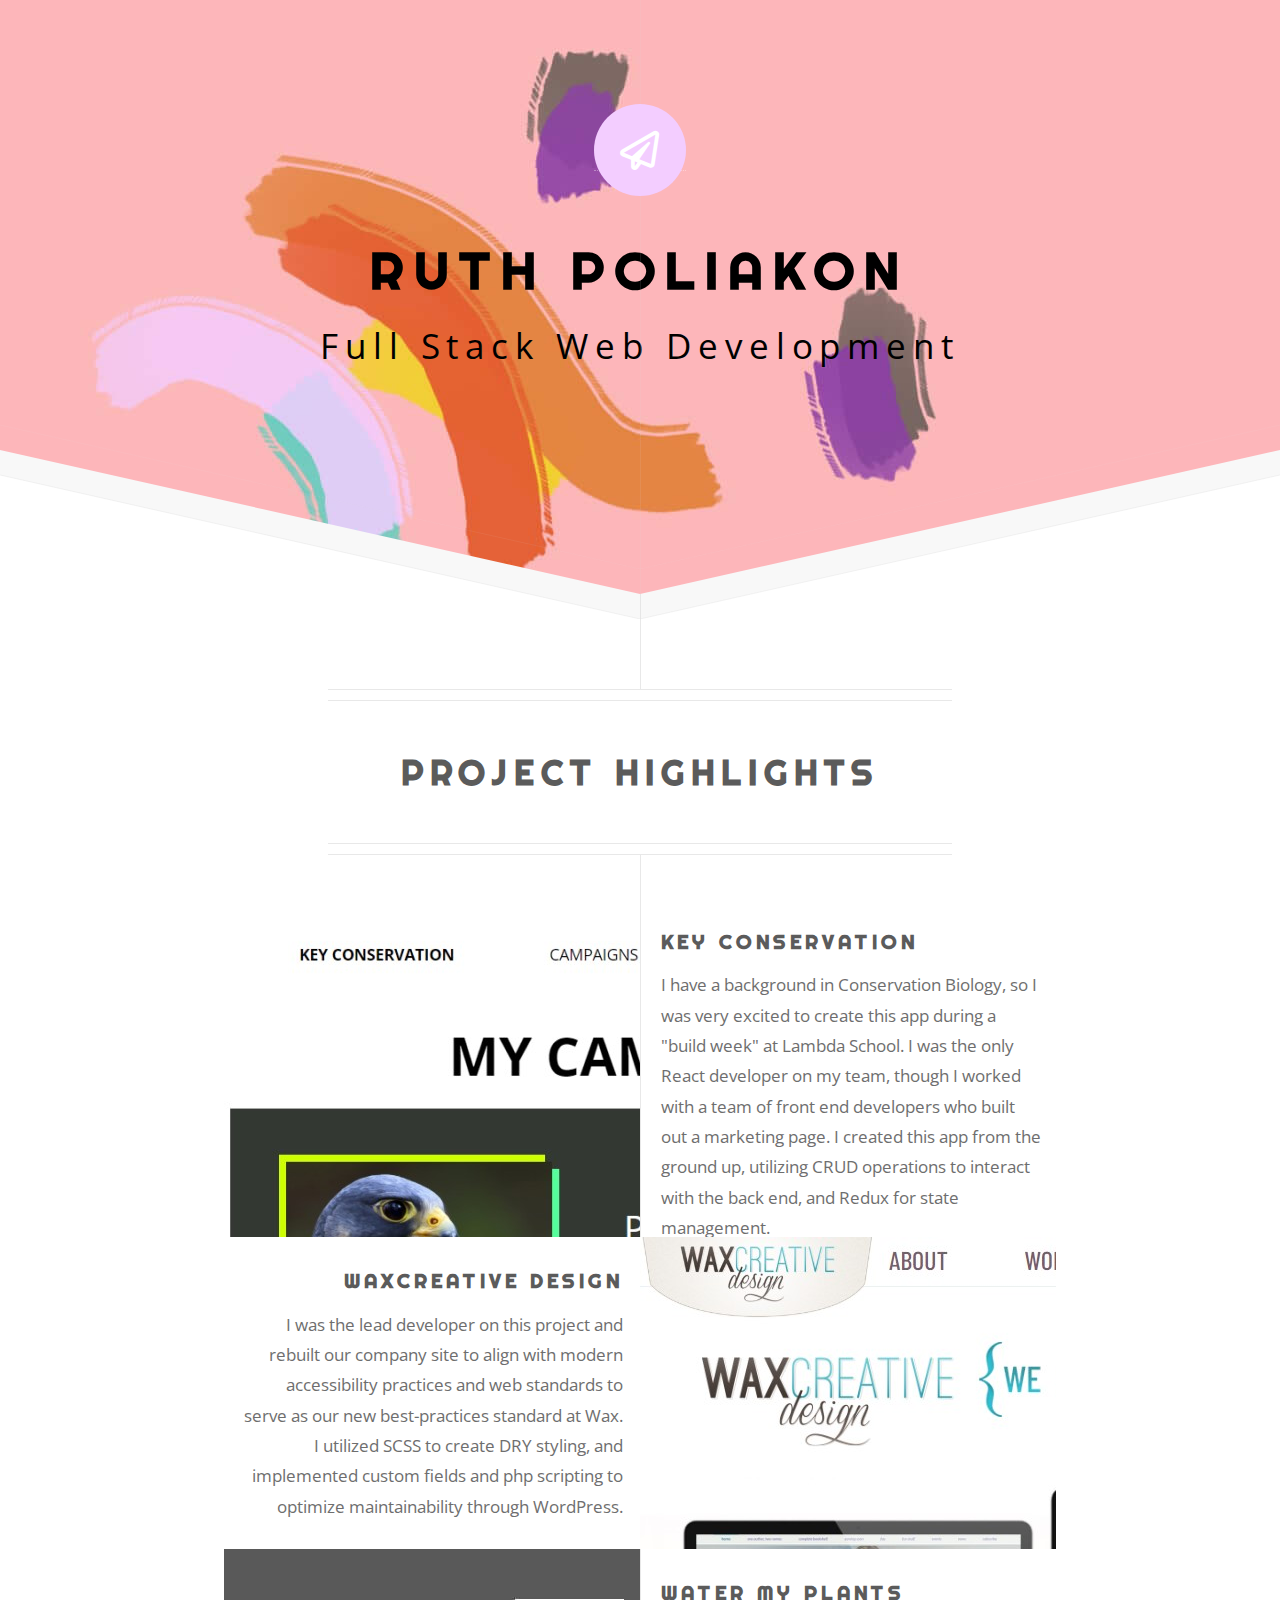
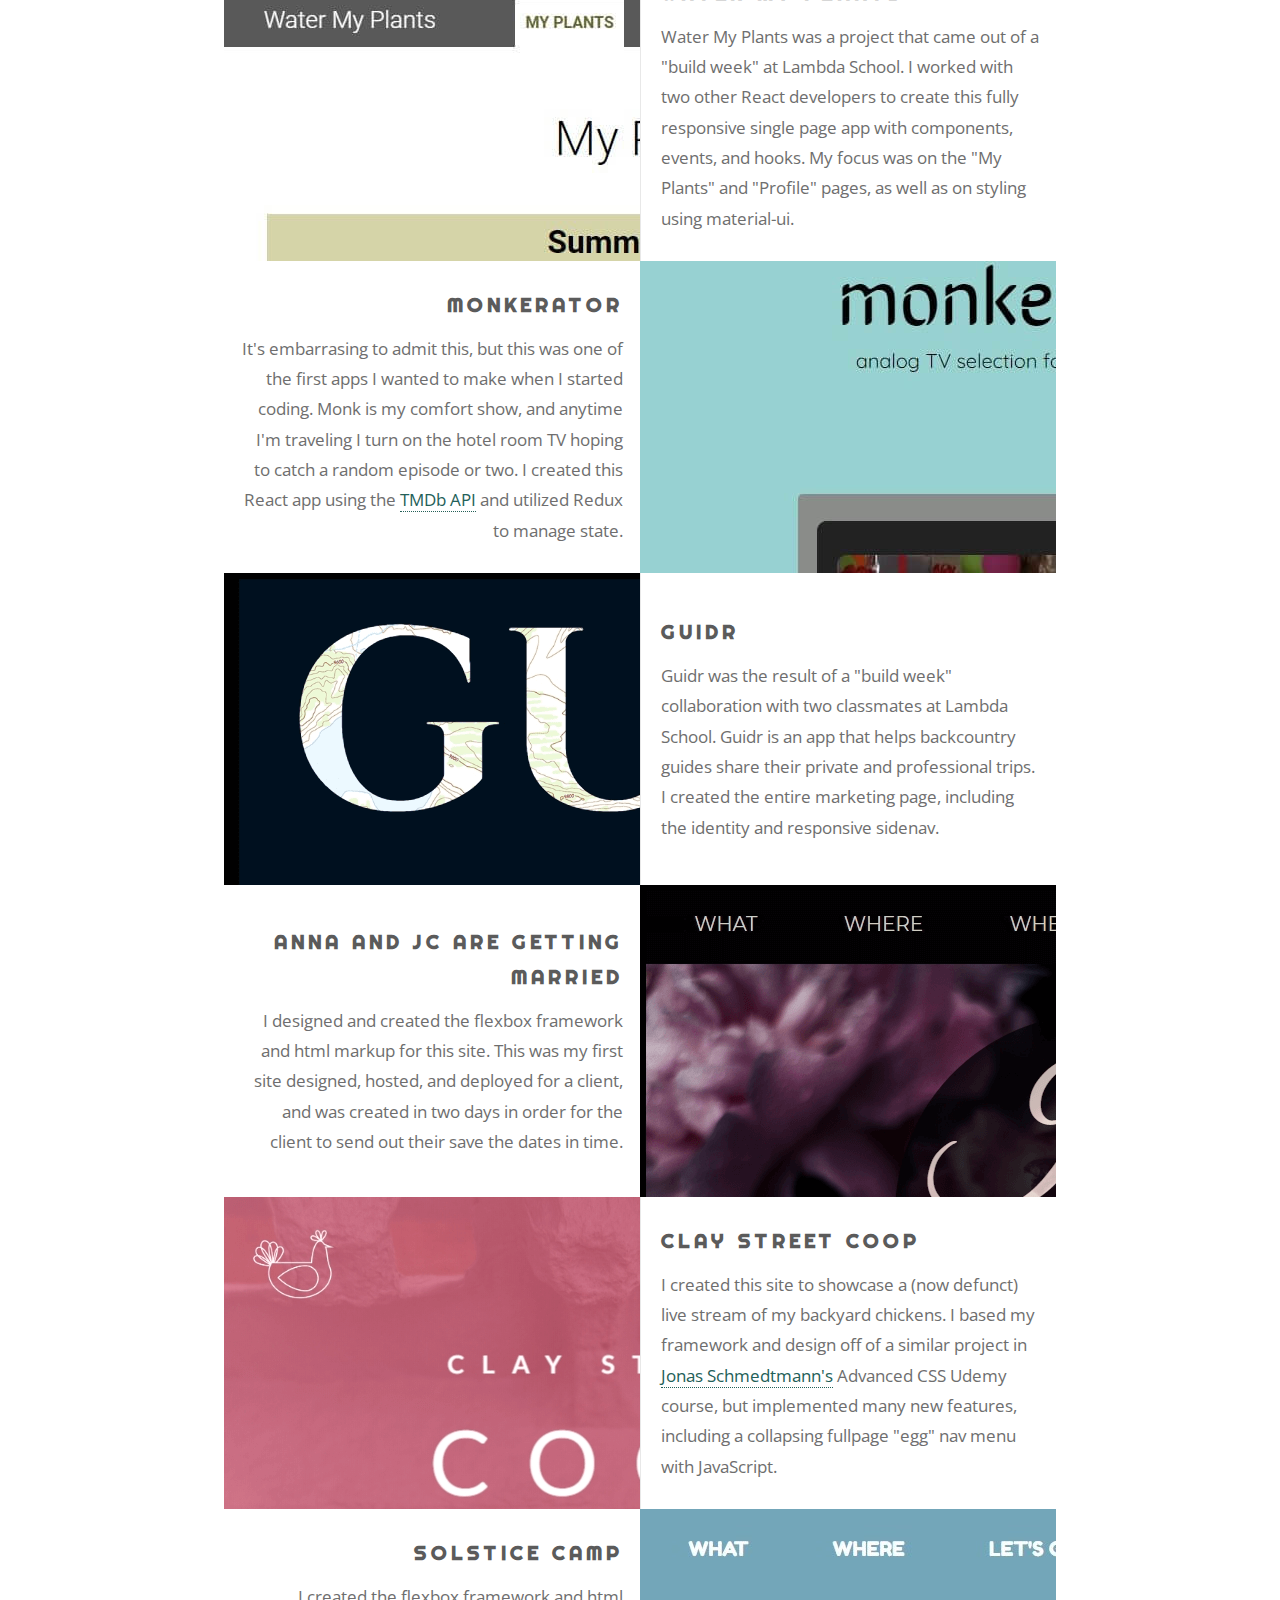
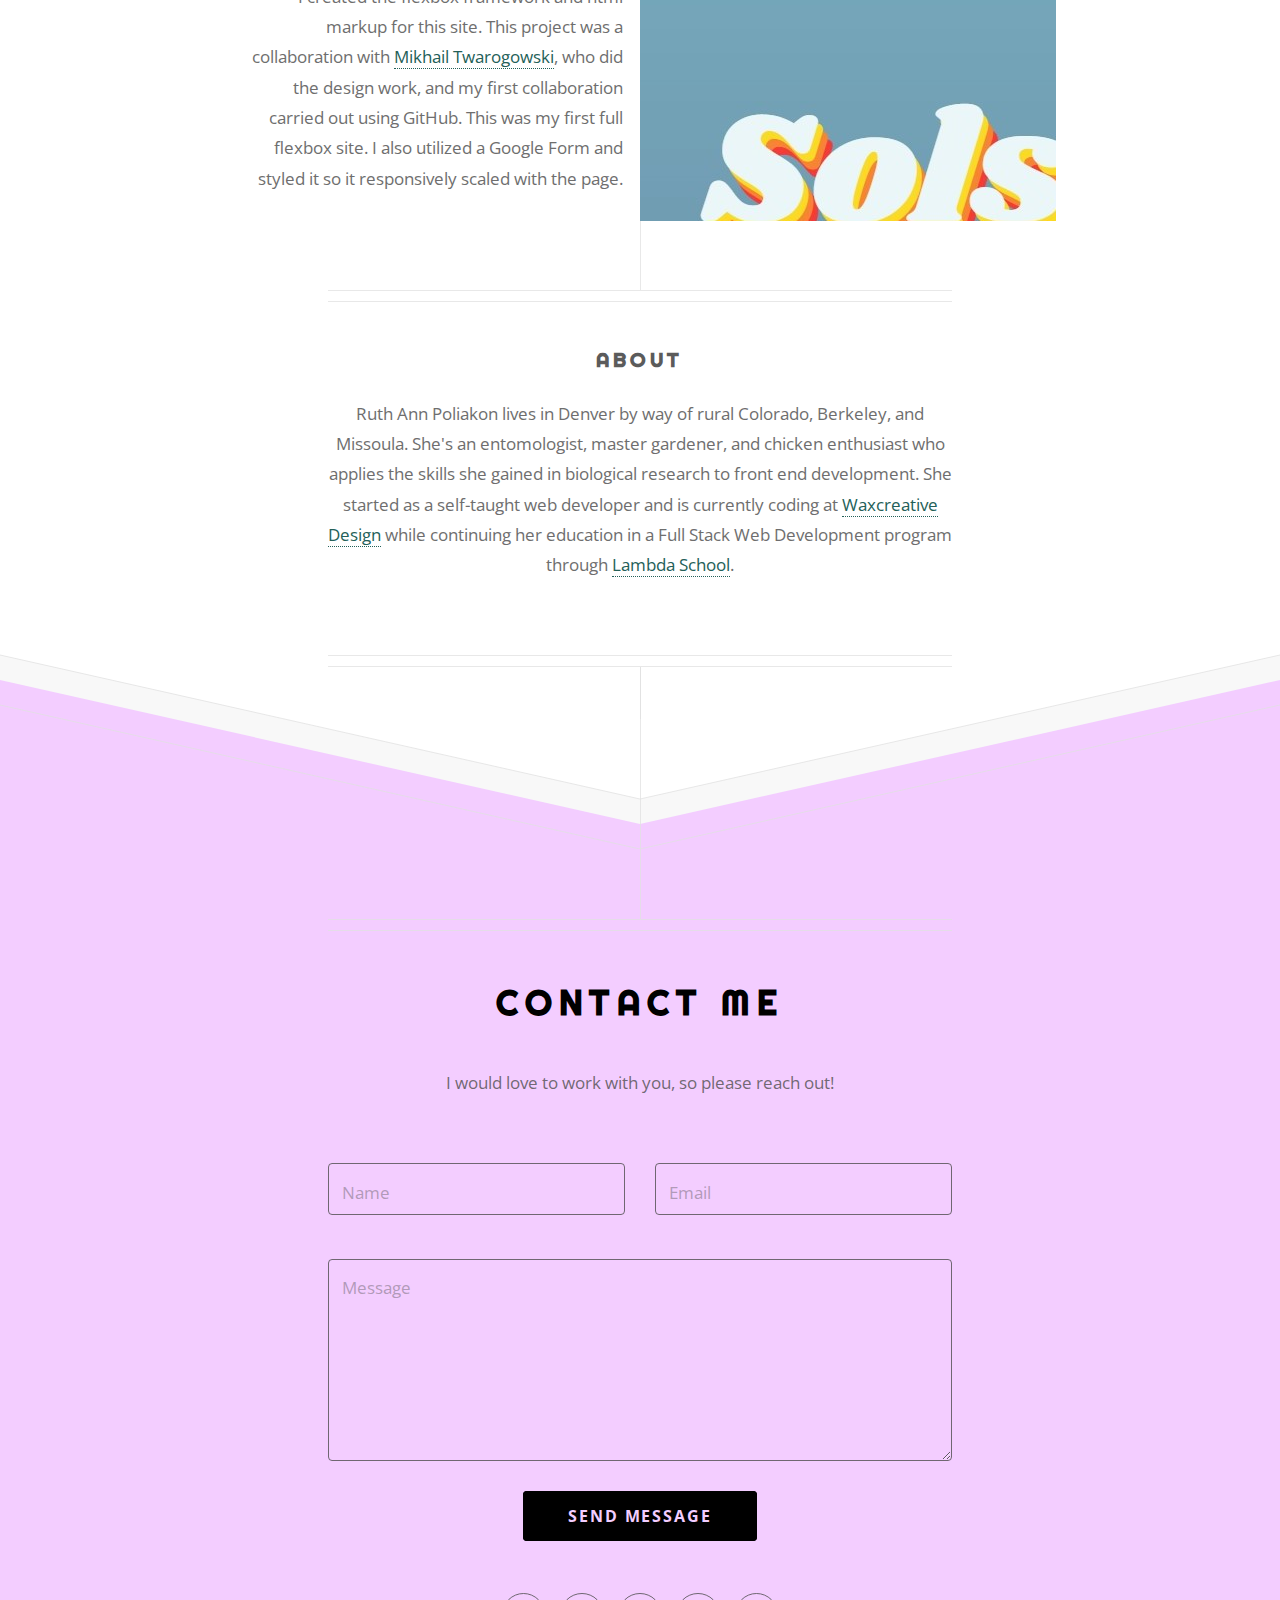
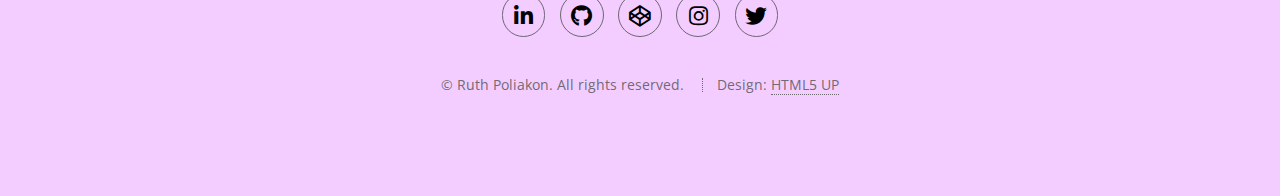
==== commit 44d4479d: "contact link" ====
--- a/index.html
+++ b/index.html
@@ -23,7 +23,7 @@
   <body class="is-preload">
     <!-- Header -->
     <div id="header">
-      <span class="logo icon fa-paper-plane"></span>
+      <a href="#contact"><span class="logo icon fa-paper-plane"></span></a>
       <h1>Ruth Poliakon</h1>
       <h2 id="subheadline">
         Full Stack Web Development
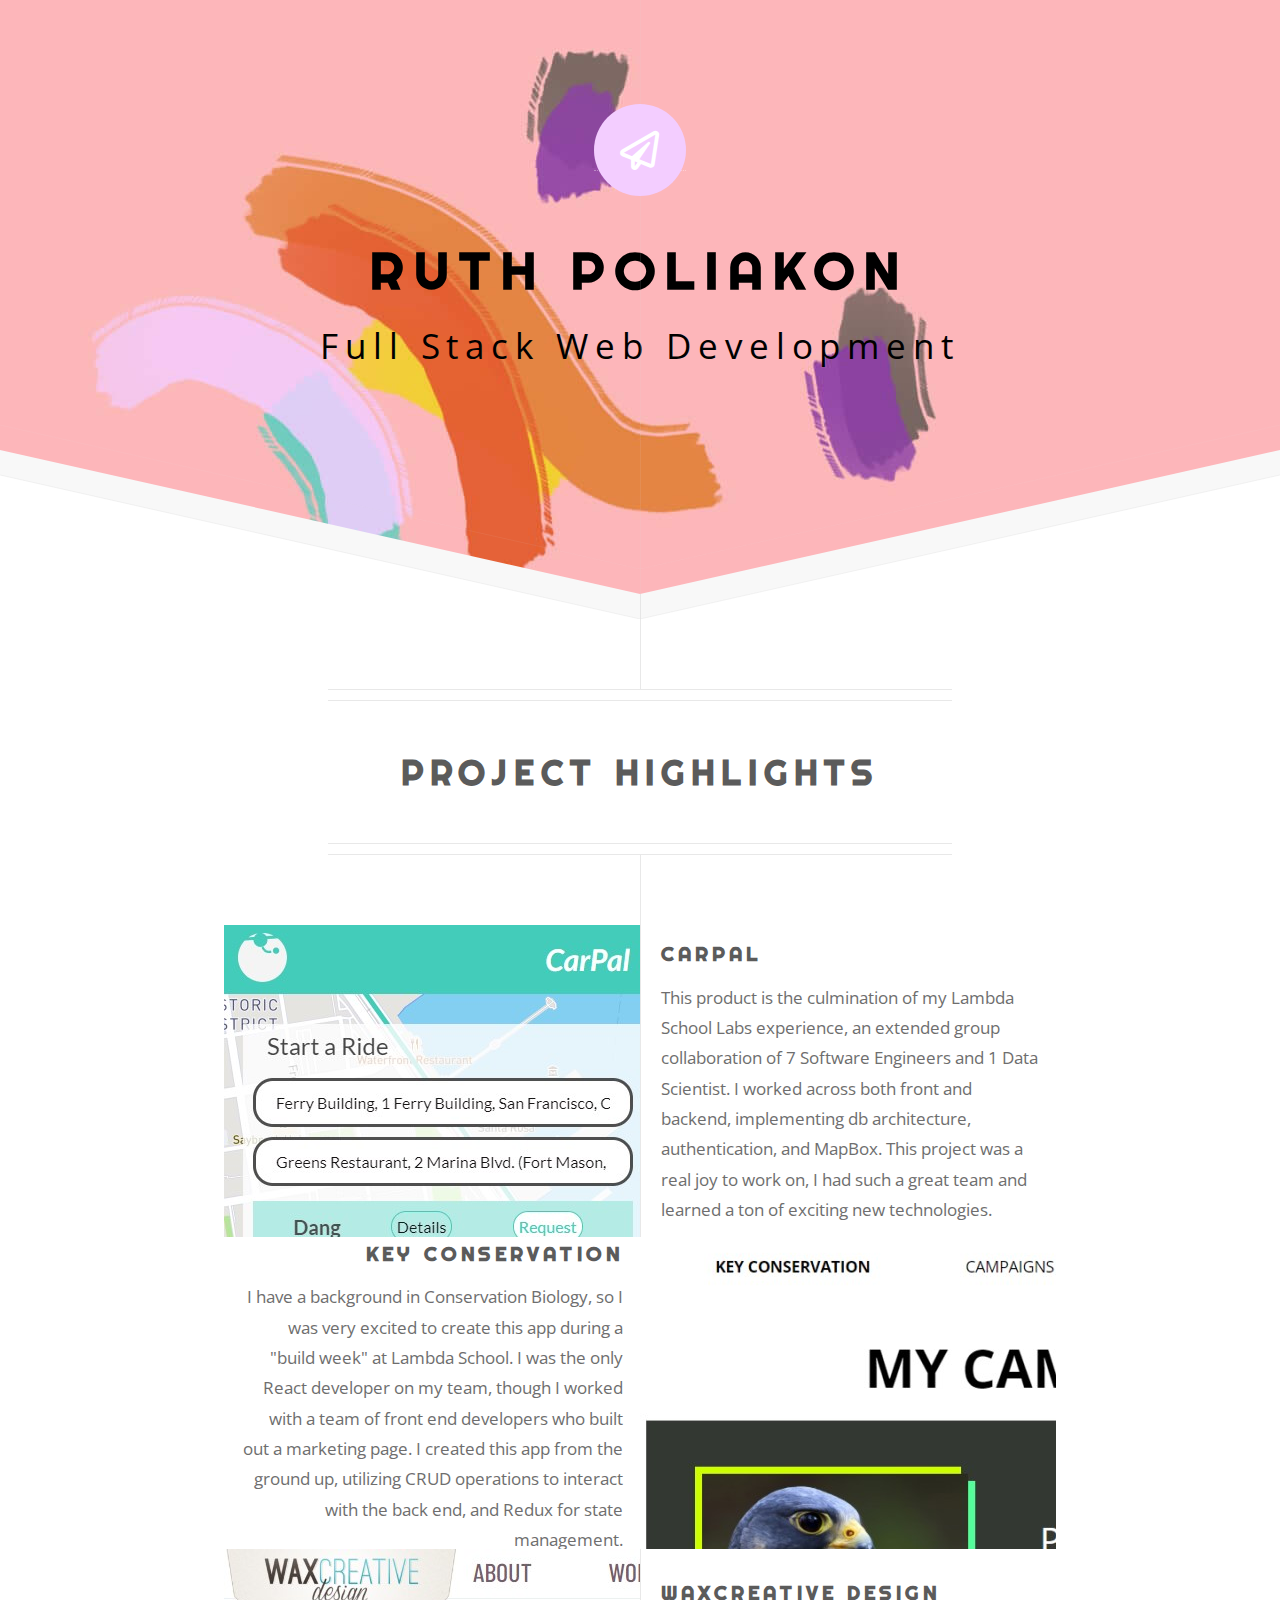
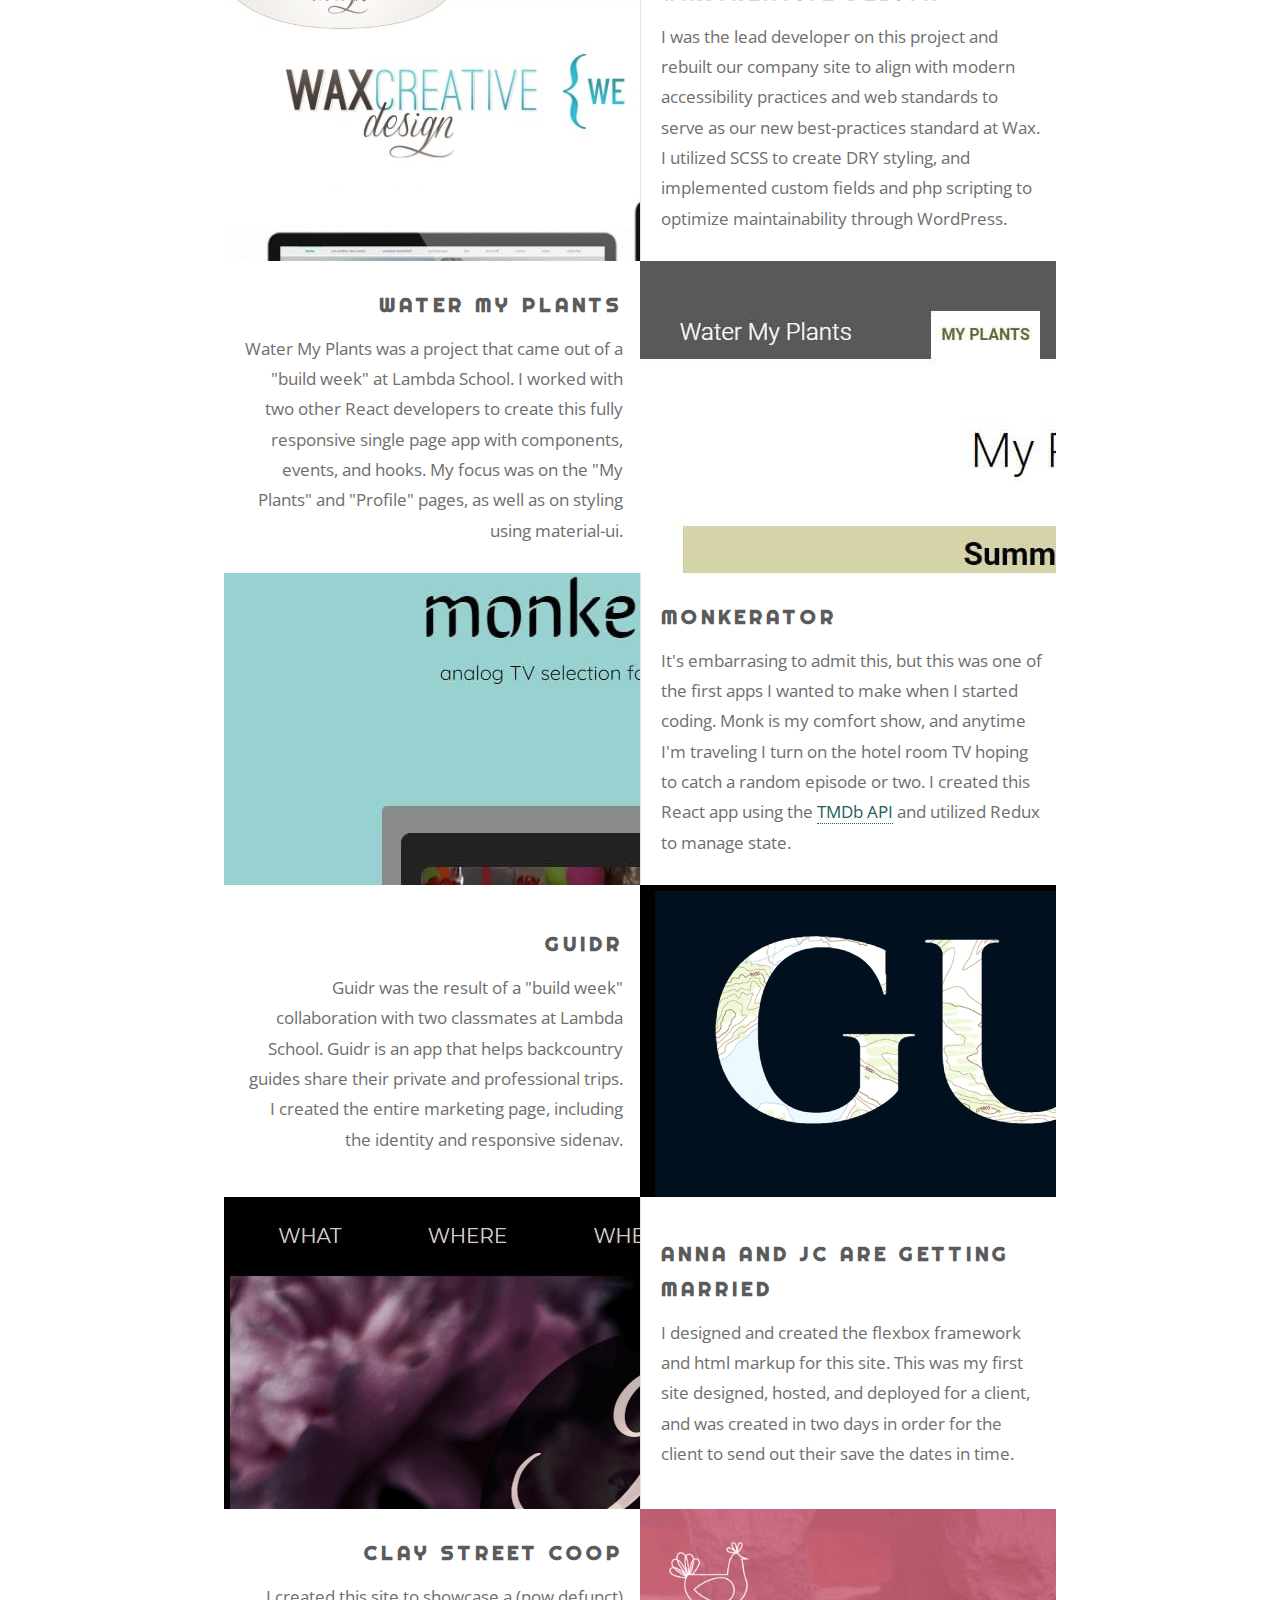
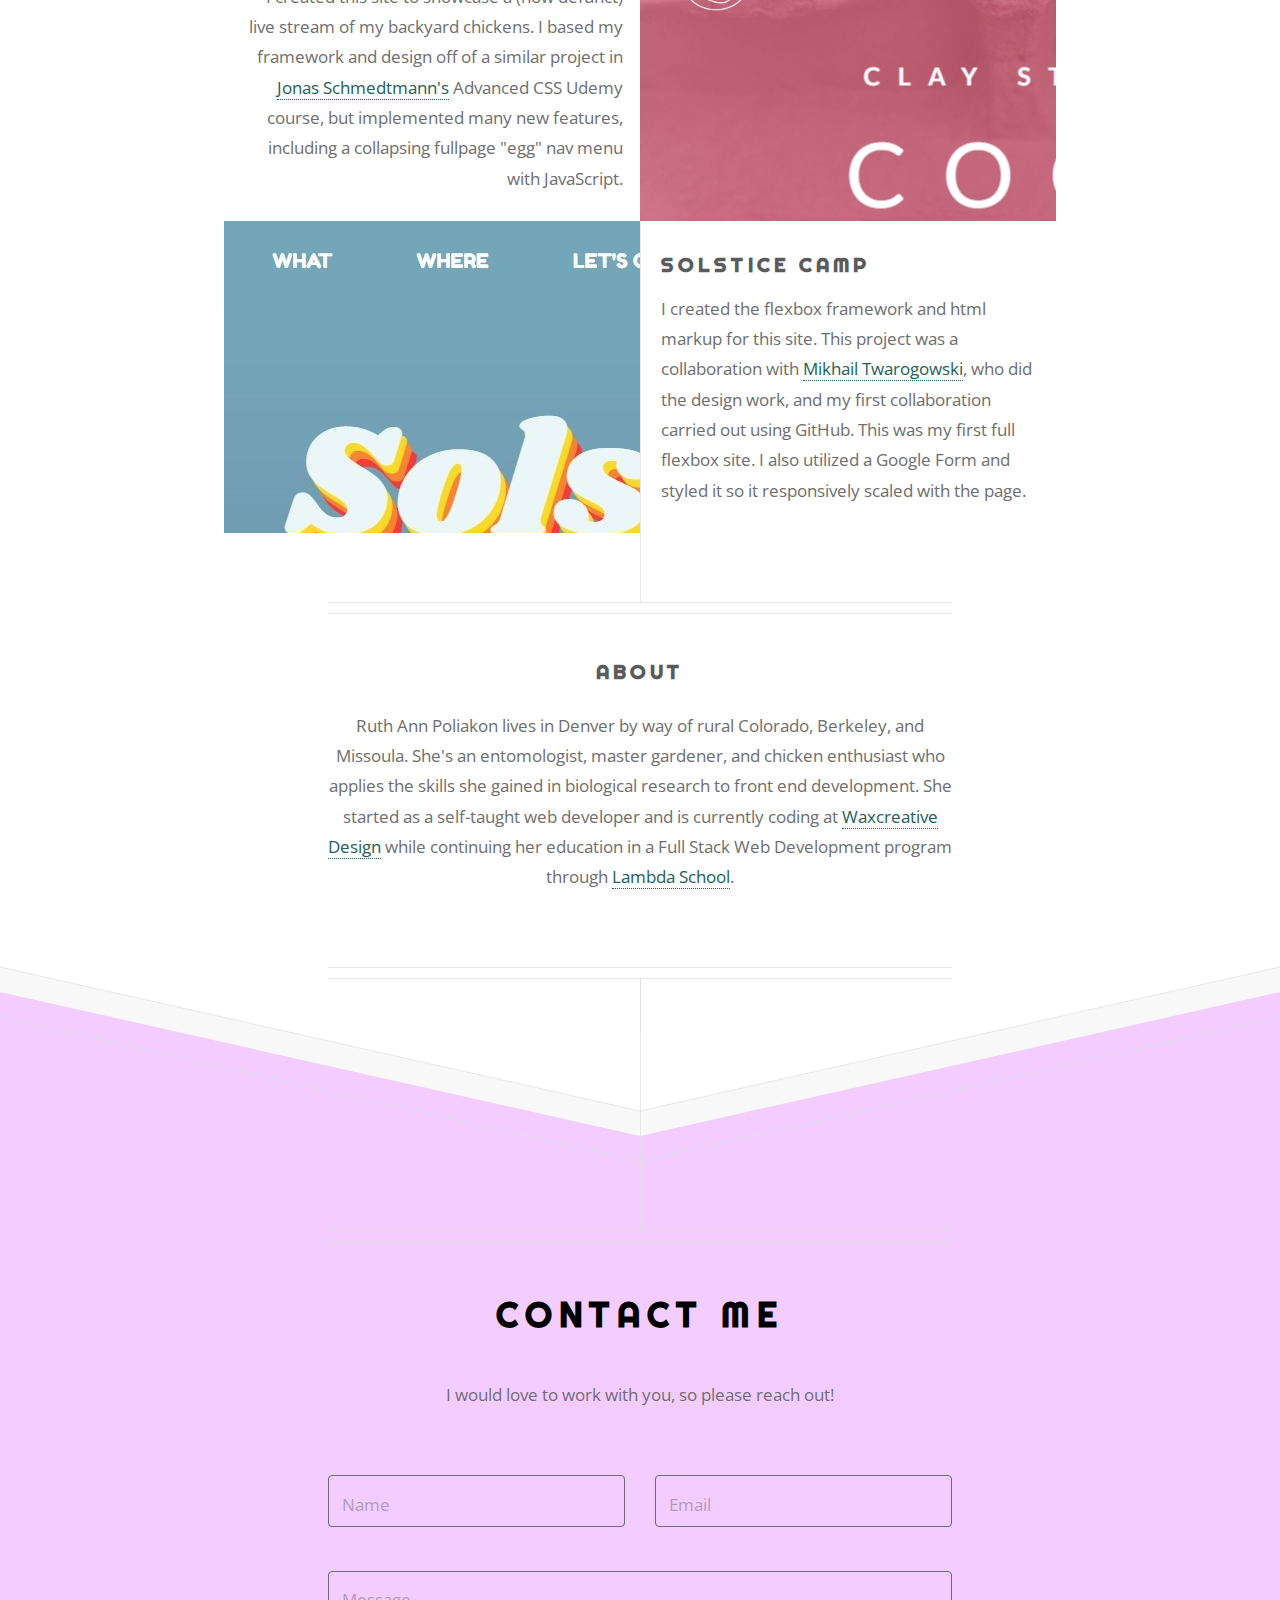
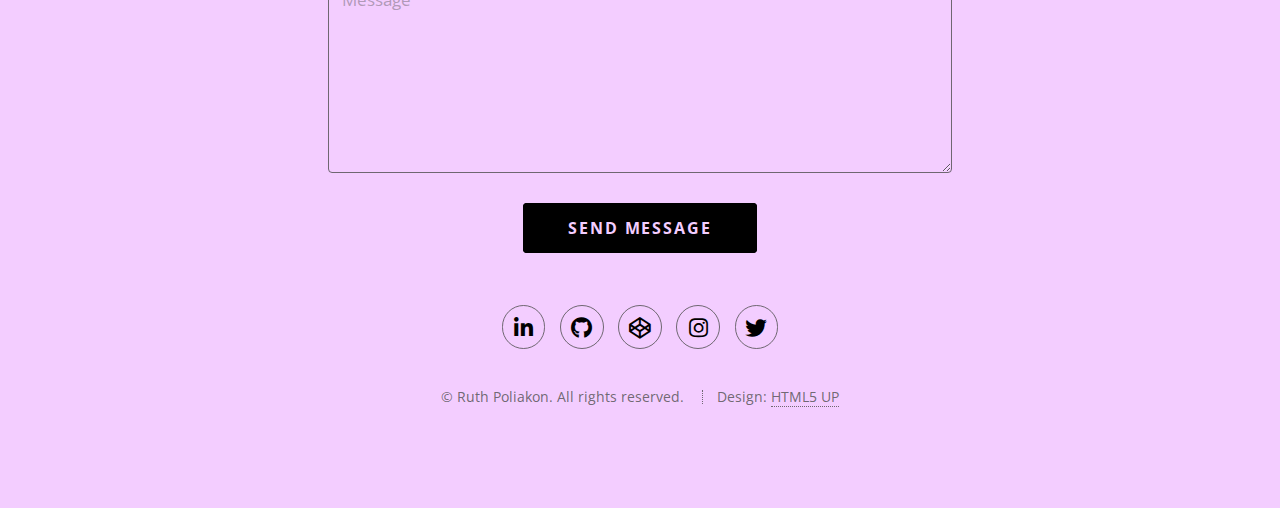
==== commit 244bd1f0: "added CarPal to portfolio" ====
--- a/index.html
+++ b/index.html
@@ -44,7 +44,22 @@
       <div class="box alt container">
         <section class="feature left">
           <a
-            href="https://save-the-animals-app.netlify.com/"
+            href="https://www.letscarpal.com/"
+            class="image image-0 icon solid"
+            ><img
+              src="images/carpal-initial.jpg"
+              alt="CarPal project preview"
+          /></a>
+          <div class="content">
+            <h3>CarPal</h3>
+            <p>
+              This product is the culmination of my Lambda School Labs experience, an extended group collaboration of 7 Software Engineers and 1 Data Scientist. I worked across both front and backend, implementing db architecture, authentication, and MapBox. This project was a real joy to work on, I had such a great team and learned a ton of exciting new technologies.
+            </p>
+          </div>
+        </section>
+        <section class="feature right">
+          <a
+            href="https://key-conservation.netlify.com/"
             class="image image-1 icon solid"
             ><img
               src="images/key-conservation-initial.jpg"
@@ -62,10 +77,8 @@
             </p>
           </div>
         </section>
-        <section class="feature right">
-          <a
-            href="https://save-the-animals-app.netlify.com/"
-            class="image image-2 icon solid"
+        <section class="feature left">
+          <a href="http://waxcreative.com/" class="image image-2 icon solid"
             ><img
               src="images/wax-initial.jpg"
               alt="Waxcreative Design project preview"
@@ -81,7 +94,7 @@
             </p>
           </div>
         </section>
-        <section class="feature left">
+        <section class="feature right">
           <a
             href="https://water-my-plants-app.netlify.com/"
             class="image image-3 icon solid"
@@ -100,7 +113,7 @@
             </p>
           </div>
         </section>
-        <section class="feature right">
+        <section class="feature left">
           <a
             href="https://monkerator.rupol.now.sh/"
             class="image image-4 icon solid"
@@ -124,7 +137,7 @@
             </p>
           </div>
         </section>
-        <section class="feature left">
+        <section class="feature right">
           <a
             href="https://get-guidr.netlify.com/"
             class="image image-5 icon solid"
@@ -141,7 +154,7 @@
             </p>
           </div>
         </section>
-        <section class="feature right">
+        <section class="feature left">
           <a
             href="http://champagneofpeople.com/"
             class="image image-6 icon solid"
@@ -159,7 +172,7 @@
             </p>
           </div>
         </section>
-        <section class="feature left">
+        <section class="feature right">
           <a href="http://www.claystcoop.com/" class="image image-7 icon solid"
             ><img
               src="images/clay-street-coop-initial.jpg"
@@ -179,7 +192,7 @@
             </p>
           </div>
         </section>
-        <section class="feature right">
+        <section class="feature left">
           <a
             href="https://solstice-camp.rupol.now.sh/"
             class="image image-8 icon solid"
--- a/assets/css/main.css
+++ b/assets/css/main.css
@@ -2298,6 +2298,10 @@
   background-size: 100% auto;
 }
 
+.image-0:after {
+  background-image: url(../../images/carpal.gif);
+}
+
 .image-1:after {
   background-image: url(../../images/key-conservation.gif);
 }
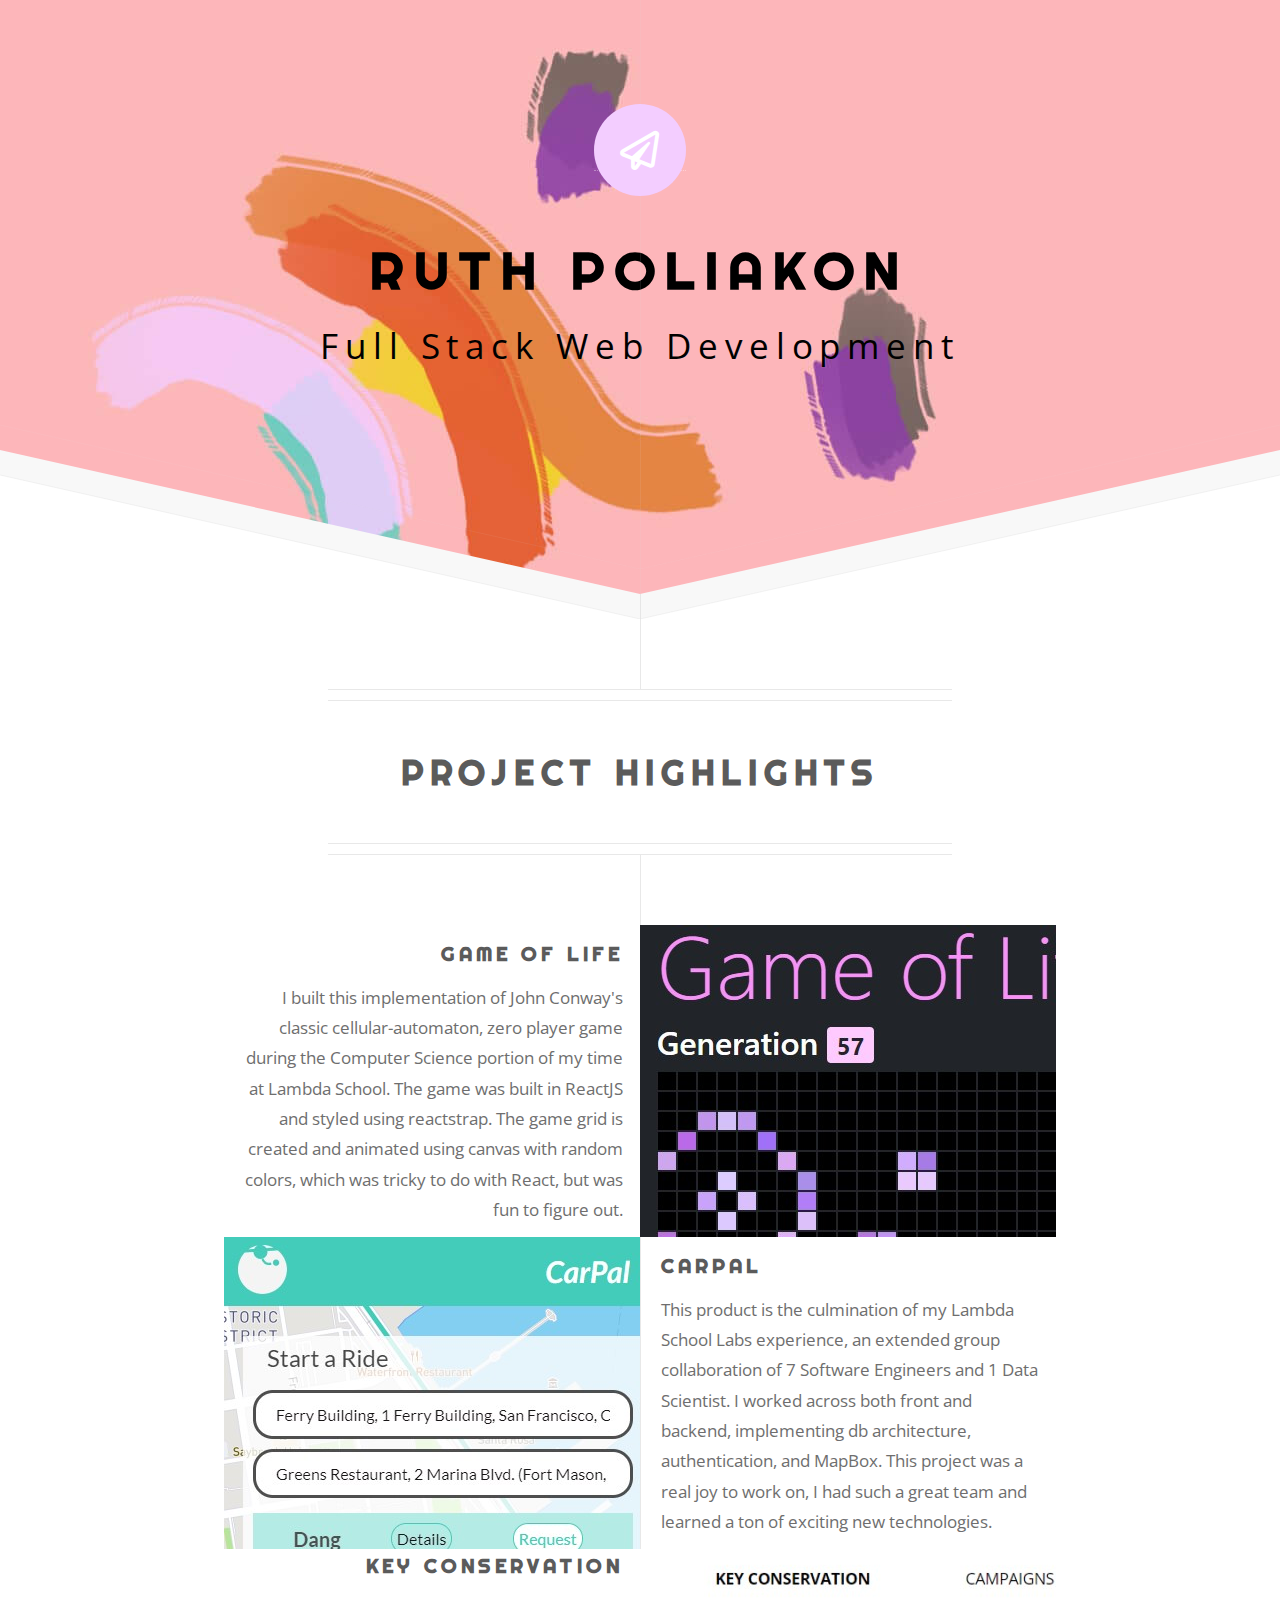
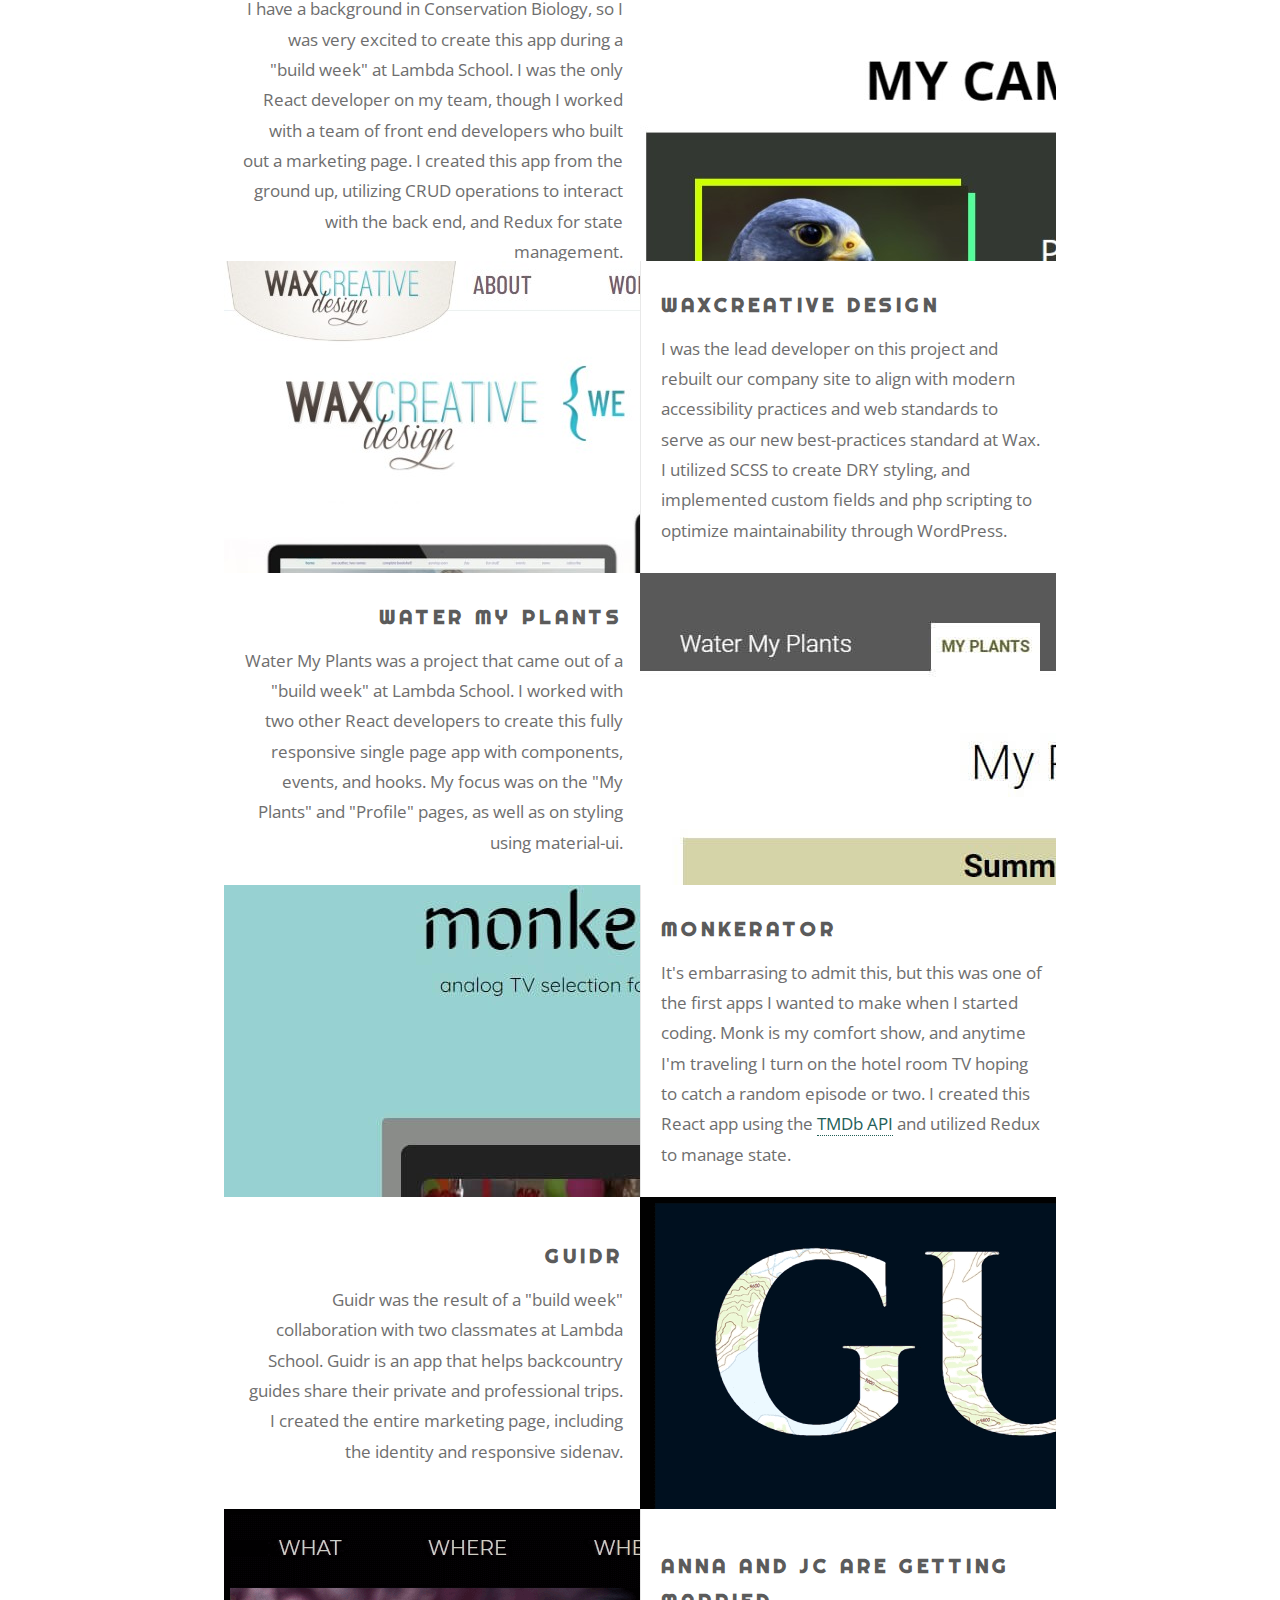
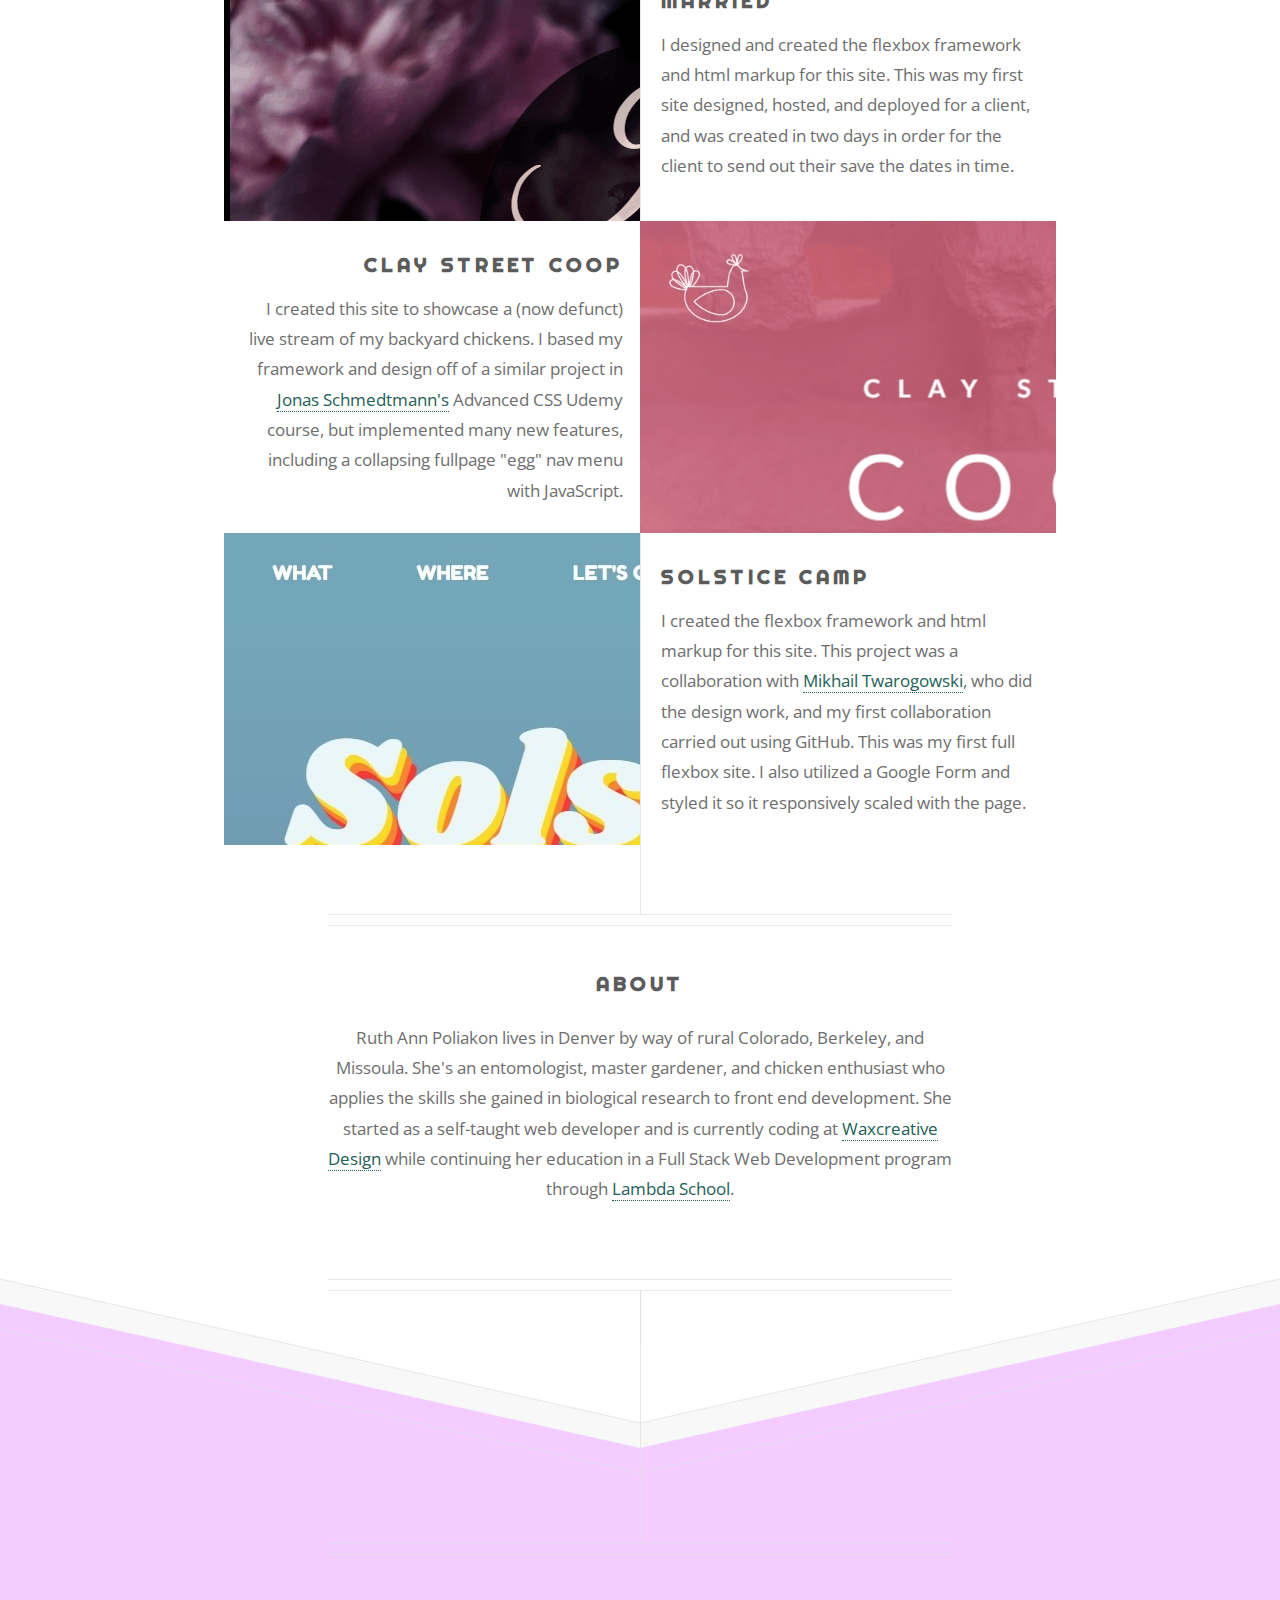
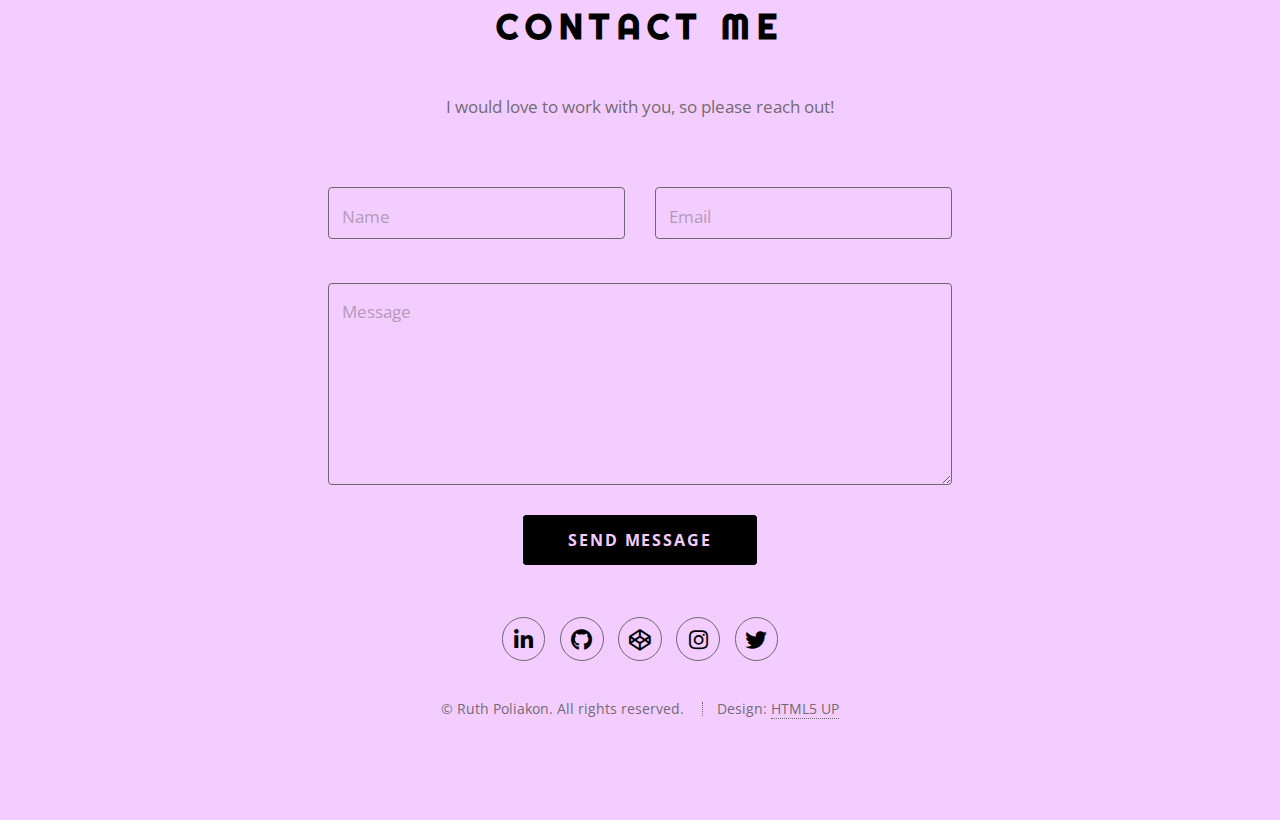
==== commit c7741514: "added game of life project" ====
--- a/index.html
+++ b/index.html
@@ -25,35 +25,52 @@
     <div id="header">
       <a href="#contact"><span class="logo icon fa-paper-plane"></span></a>
       <h1>Ruth Poliakon</h1>
-      <h2 id="subheadline">
-        Full Stack Web Development
-      </h2>
+      <h2 id="subheadline">Full Stack Web Development</h2>
     </div>
 
     <!-- Main -->
     <div id="main">
       <header class="major container medium">
-        <h2>
-          Project Highlights
-        </h2>
+        <h2>Project Highlights</h2>
         <!--
 					<p>Tellus erat mauris ipsum fermentum<br />
 					etiam vivamus nunc nibh morbi.</p>
 					-->
       </header>
       <div class="box alt container">
-        <section class="feature left">
-          <a
-            href="https://www.letscarpal.com/"
-            class="image image-0 icon solid"
-            ><img
-              src="images/carpal-initial.jpg"
-              alt="CarPal project preview"
+        <section class="feature right">
+          <a
+            href="https://gameolife.netlify.app/"
+            class="image image-9 icon solid"
+            ><img
+              src="images/game-of-life-initial.jpg"
+              alt="Game of Life project preview"
+          /></a>
+          <div class="content">
+            <h3>Game of Life</h3>
+            <p>
+              I built this implementation of John Conway's classic
+              cellular-automaton, zero player game during the Computer Science
+              portion of my time at Lambda School. The game was built in ReactJS
+              and styled using reactstrap. The game grid is created and animated
+              using canvas with random colors, which was tricky to do with
+              React, but was fun to figure out.
+            </p>
+          </div>
+        </section>
+        <section class="feature left">
+          <a href="https://www.letscarpal.com/" class="image image-0 icon solid"
+            ><img src="images/carpal-initial.jpg" alt="CarPal project preview"
           /></a>
           <div class="content">
             <h3>CarPal</h3>
             <p>
-              This product is the culmination of my Lambda School Labs experience, an extended group collaboration of 7 Software Engineers and 1 Data Scientist. I worked across both front and backend, implementing db architecture, authentication, and MapBox. This project was a real joy to work on, I had such a great team and learned a ton of exciting new technologies.
+              This product is the culmination of my Lambda School Labs
+              experience, an extended group collaboration of 7 Software
+              Engineers and 1 Data Scientist. I worked across both front and
+              backend, implementing db architecture, authentication, and MapBox.
+              This project was a real joy to work on, I had such a great team
+              and learned a ton of exciting new technologies.
             </p>
           </div>
         </section>
@@ -262,9 +279,7 @@
           <h2>Contact Me</h2>
         </header>
 
-        <p>
-          I would love to work with you, so please reach out!
-        </p>
+        <p>I would love to work with you, so please reach out!</p>
 
         <form action="https://formspree.io/r.poliakon@gmail.com" method="POST">
           <div class="row">
--- a/assets/css/main.css
+++ b/assets/css/main.css
@@ -2334,6 +2334,10 @@
   background-image: url(../../images/solstice-camp.gif);
 }
 
+.image-9:after {
+  background-image: url(../../images/game-of-life.gif);
+}
+
 .image img {
   display: block;
 }
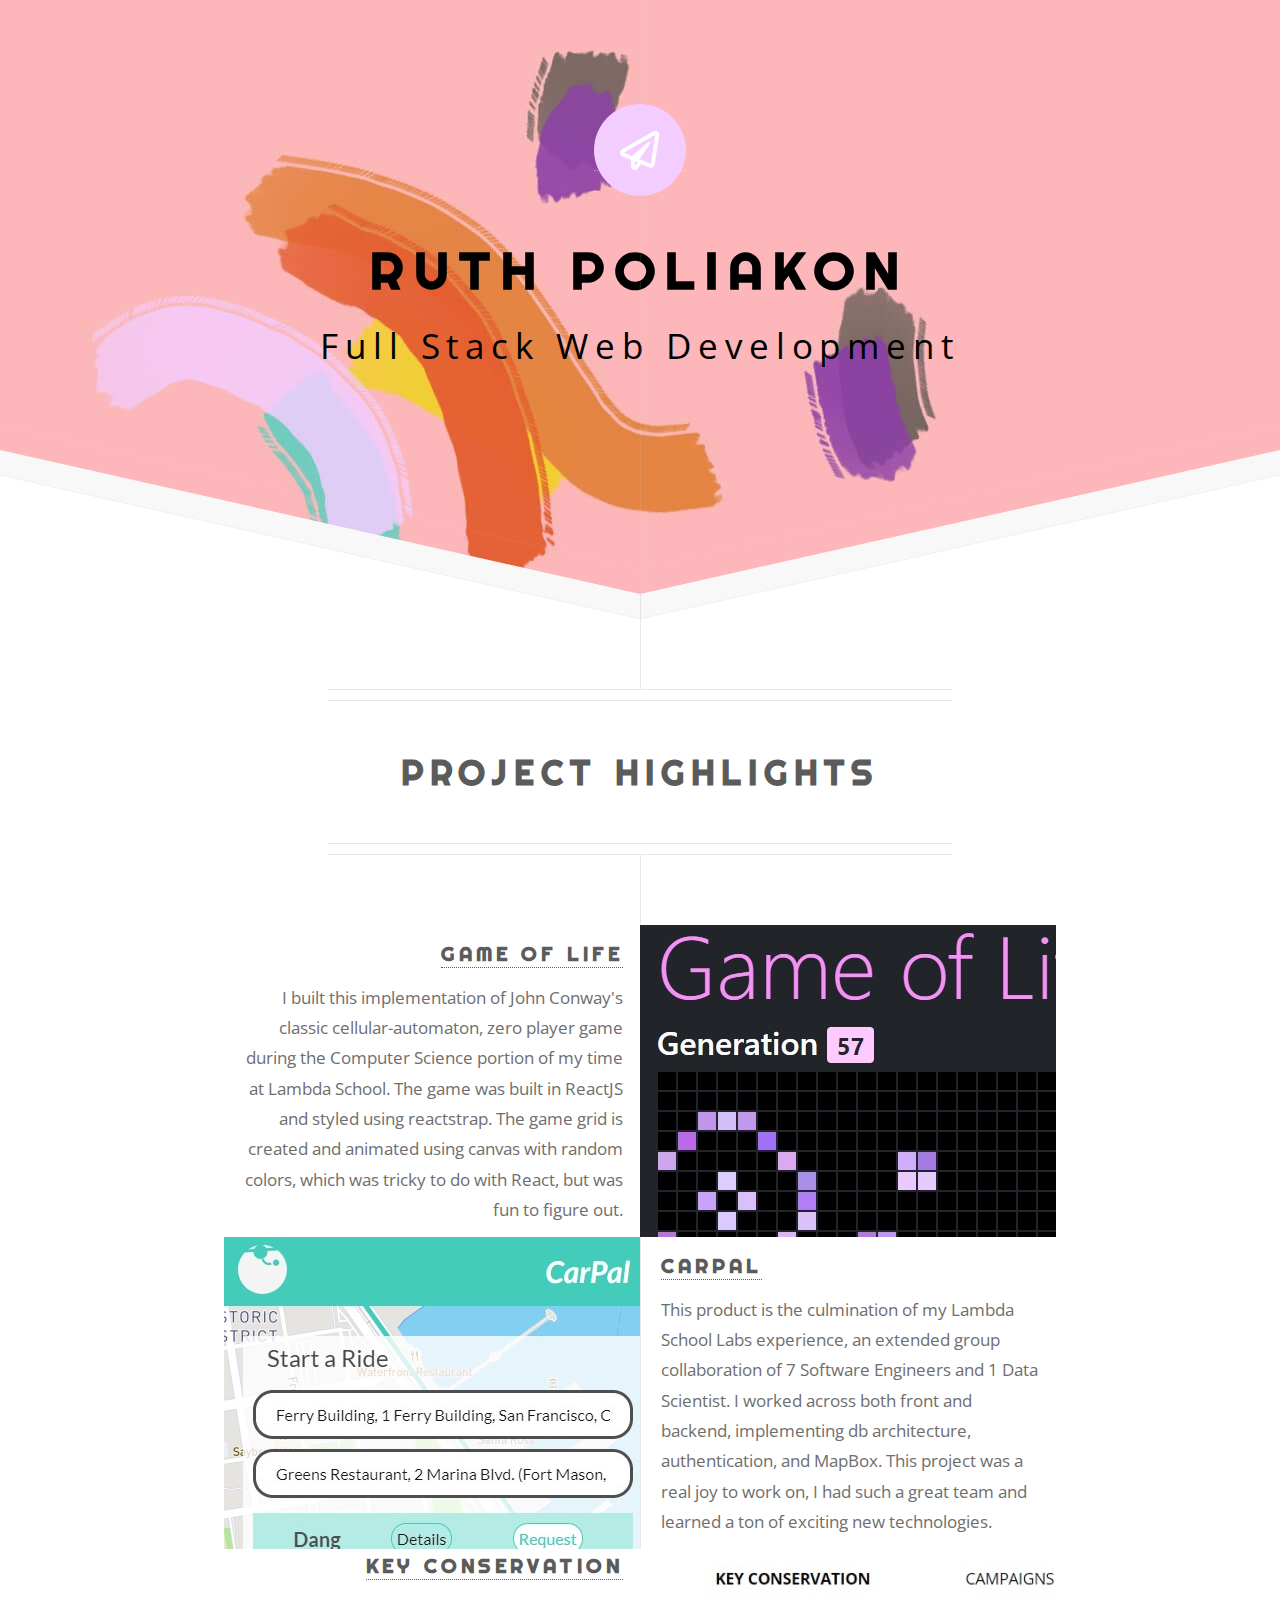
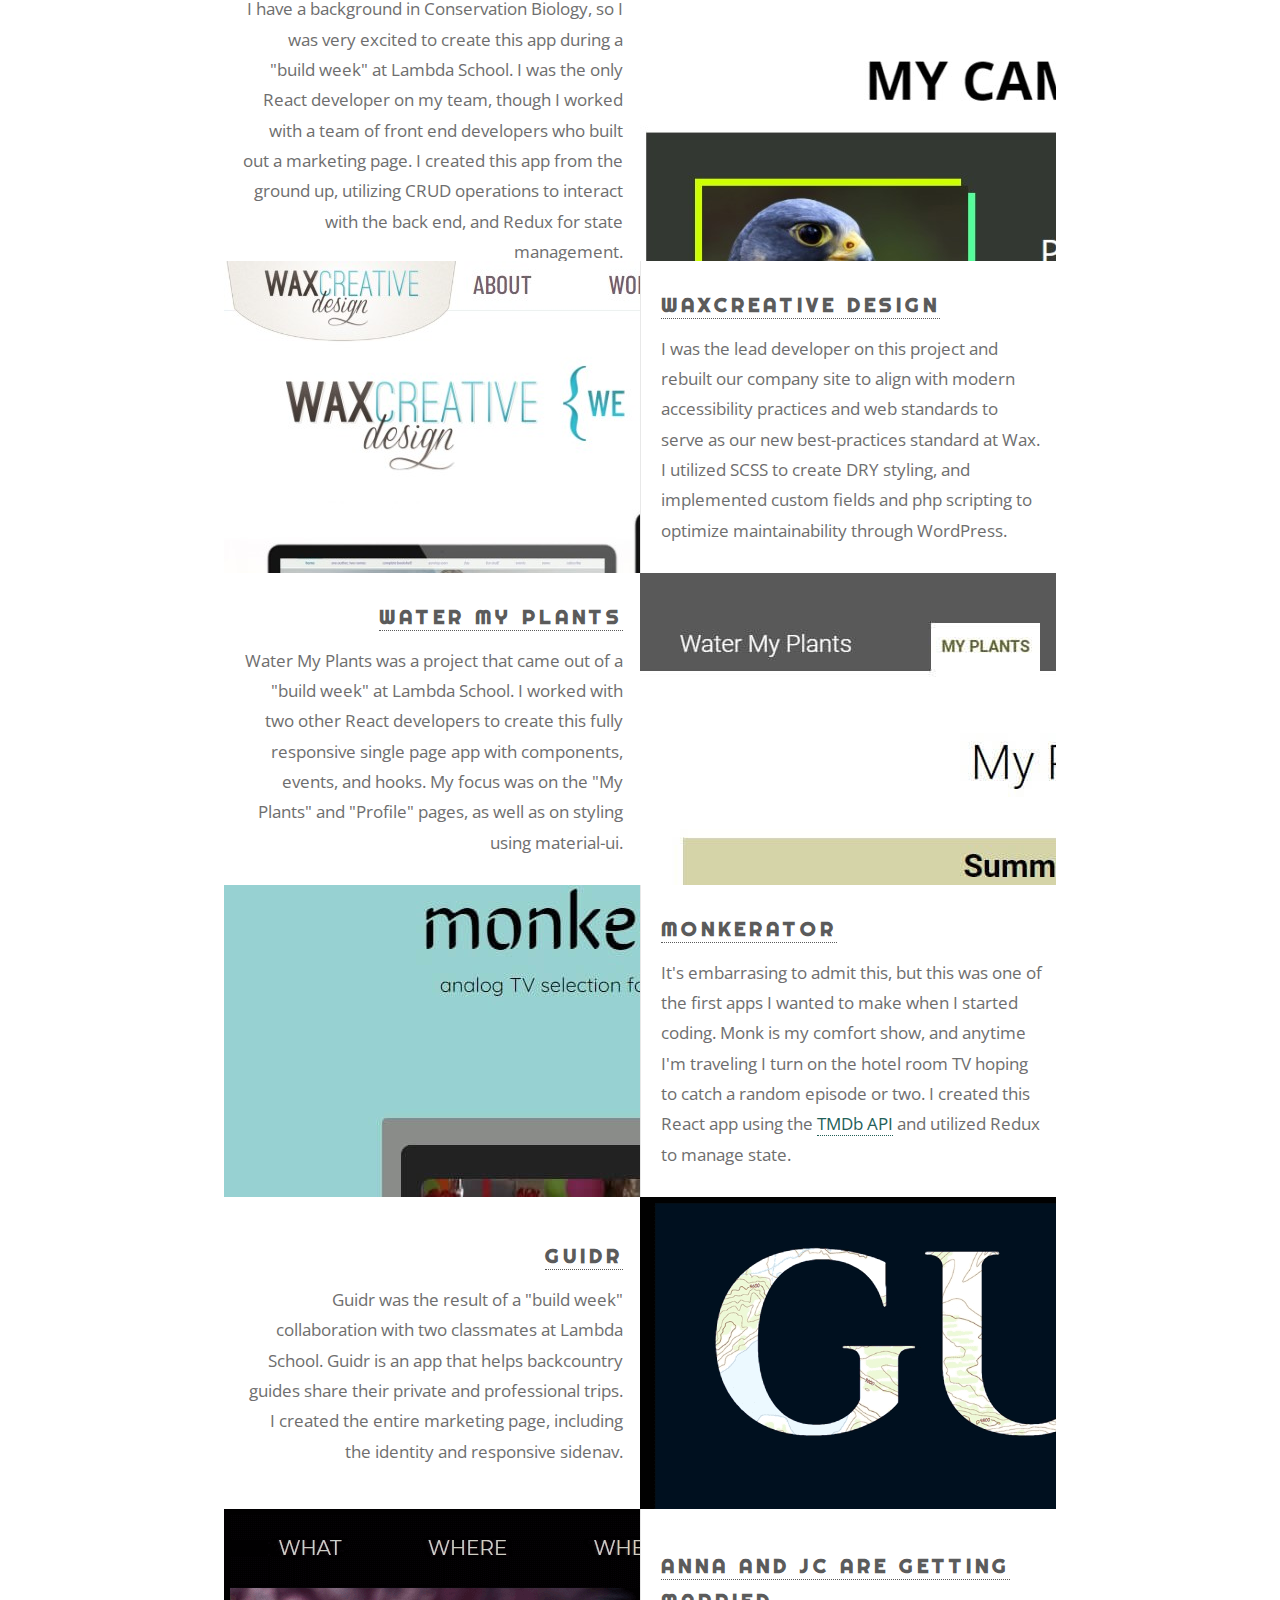
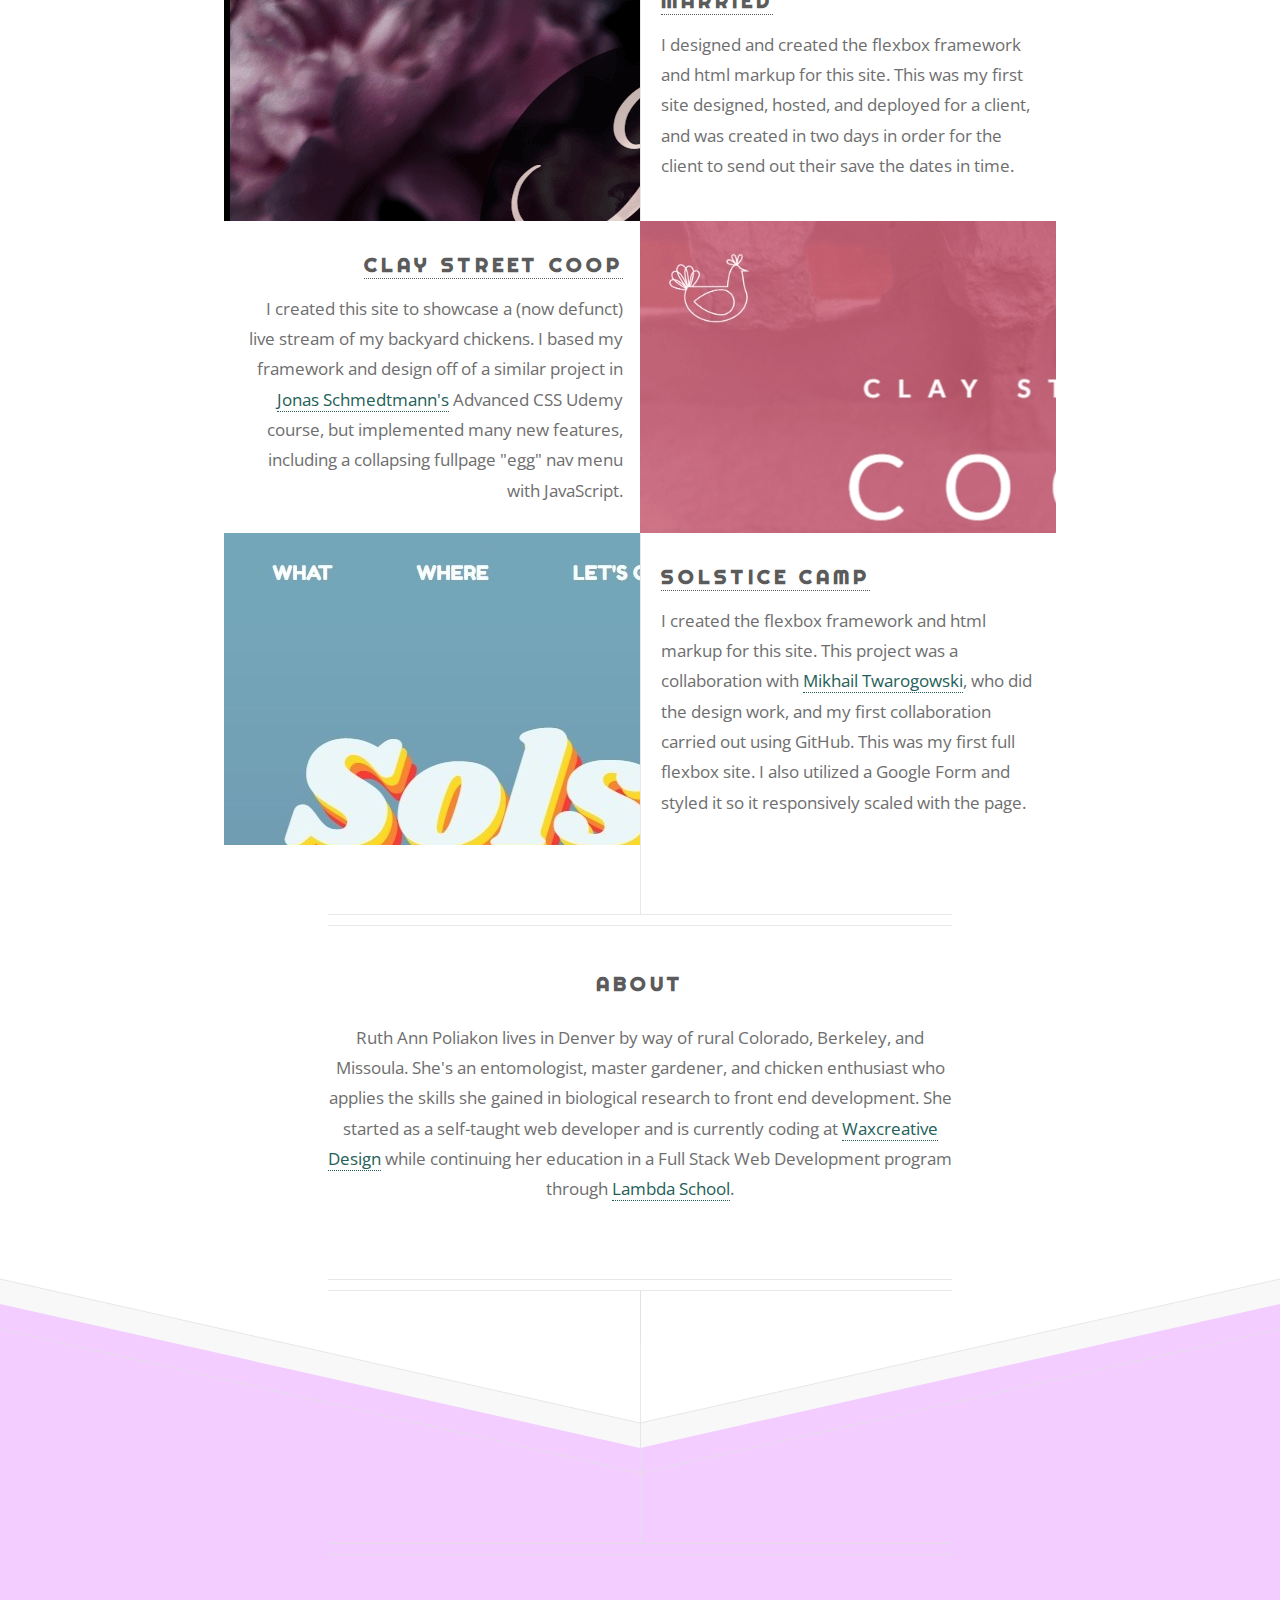
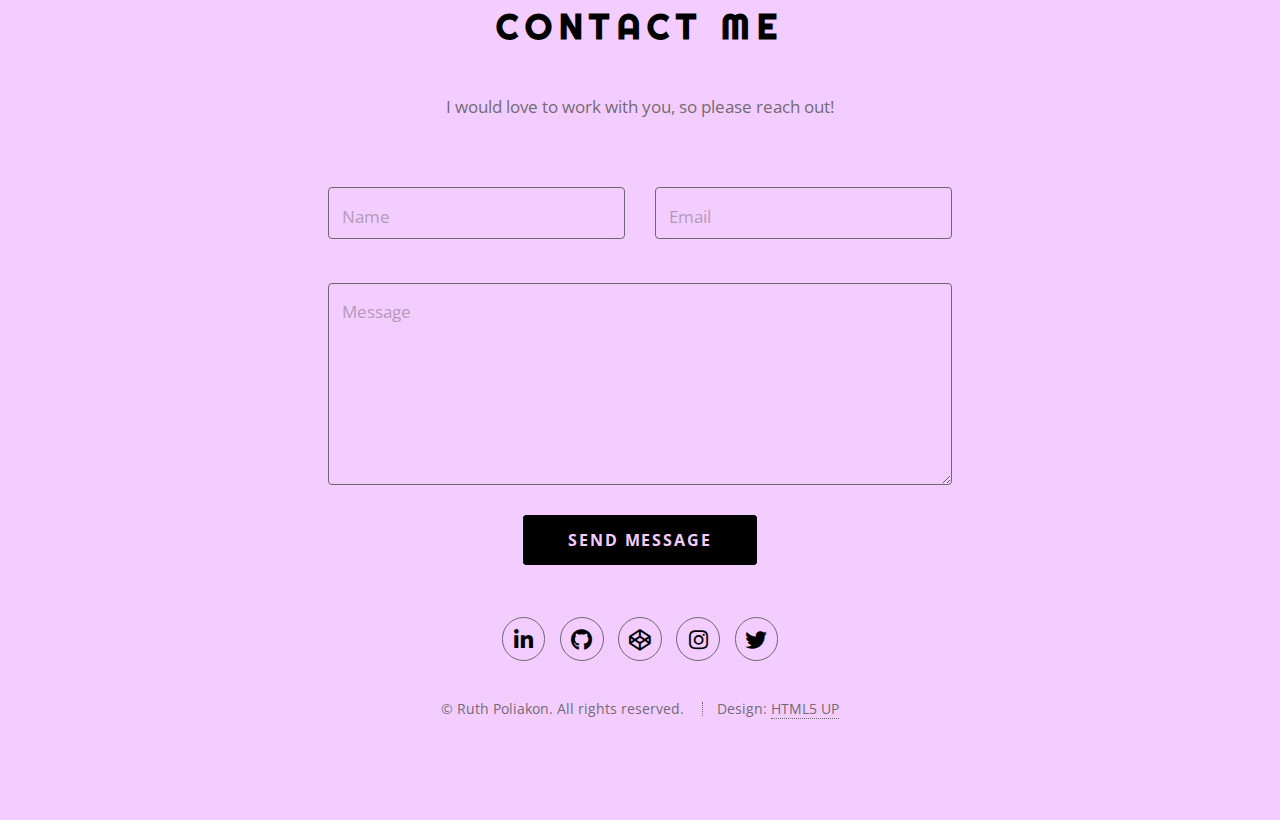
==== commit ad480554: "added links for project titles" ====
--- a/index.html
+++ b/index.html
@@ -47,7 +47,7 @@
               alt="Game of Life project preview"
           /></a>
           <div class="content">
-            <h3>Game of Life</h3>
+            <h3><a href="https://gameolife.netlify.app/">Game of Life</a></h3>
             <p>
               I built this implementation of John Conway's classic
               cellular-automaton, zero player game during the Computer Science
@@ -63,7 +63,7 @@
             ><img src="images/carpal-initial.jpg" alt="CarPal project preview"
           /></a>
           <div class="content">
-            <h3>CarPal</h3>
+            <h3><a href="https://www.letscarpal.com/">CarPal</a></h3>
             <p>
               This product is the culmination of my Lambda School Labs
               experience, an extended group collaboration of 7 Software
@@ -83,7 +83,11 @@
               alt="Key Conservation project preview"
           /></a>
           <div class="content">
-            <h3>Key Conservation</h3>
+            <h3>
+              <a href="https://key-conservation.netlify.com/"
+                >Key Conservation</a
+              >
+            </h3>
             <p>
               I have a background in Conservation Biology, so I was very excited
               to create this app during a "build week" at Lambda School. I was
@@ -101,7 +105,7 @@
               alt="Waxcreative Design project preview"
           /></a>
           <div class="content">
-            <h3>Waxcreative Design</h3>
+            <h3><a href="http://waxcreative.com/">Waxcreative Design</a></h3>
             <p>
               I was the lead developer on this project and rebuilt our company
               site to align with modern accessibility practices and web
@@ -120,7 +124,11 @@
               alt="Water My Plants project preview"
           /></a>
           <div class="content">
-            <h3>Water My Plants</h3>
+            <h3>
+              <a href="https://water-my-plants-app.netlify.com/"
+                >Water My Plants</a
+              >
+            </h3>
             <p>
               Water My Plants was a project that came out of a "build week" at
               Lambda School. I worked with two other React developers to create
@@ -139,7 +147,7 @@
               alt="Monkerator project preview"
           /></a>
           <div class="content">
-            <h3>Monkerator</h3>
+            <h3><a href="https://monkerator.rupol.now.sh/">Monkerator</a></h3>
             <p>
               It's embarrasing to admit this, but this was one of the first apps
               I wanted to make when I started coding. Monk is my comfort show,
@@ -161,7 +169,7 @@
             ><img src="images/guidr-initial.jpg" alt="Guidr project preview"
           /></a>
           <div class="content">
-            <h3>Guidr</h3>
+            <h3><a href="https://get-guidr.netlify.com/">Guidr</a></h3>
             <p>
               Guidr was the result of a "build week" collaboration with two
               classmates at Lambda School. Guidr is an app that helps
@@ -180,7 +188,11 @@
               alt="Anna and JC project preview"
           /></a>
           <div class="content">
-            <h3>Anna and JC are Getting Married</h3>
+            <h3>
+              <a href="http://champagneofpeople.com/"
+                >Anna and JC are Getting Married</a
+              >
+            </h3>
             <p>
               I designed and created the flexbox framework and html markup for
               this site. This was my first site designed, hosted, and deployed
@@ -196,7 +208,7 @@
               alt="Clay St Coop project preview"
           /></a>
           <div class="content">
-            <h3>Clay Street Coop</h3>
+            <h3><a href="http://www.claystcoop.com/">Clay Street Coop</a></h3>
             <p>
               I created this site to showcase a (now defunct) live stream of my
               backyard chickens. I based my framework and design off of a
@@ -218,7 +230,9 @@
               alt="Solstice Camp project preview"
           /></a>
           <div class="content">
-            <h3>Solstice Camp</h3>
+            <h3>
+              <a href="https://solstice-camp.rupol.now.sh/">Solstice Camp</a>
+            </h3>
             <p>
               I created the flexbox framework and html markup for this site.
               This project was a collaboration with
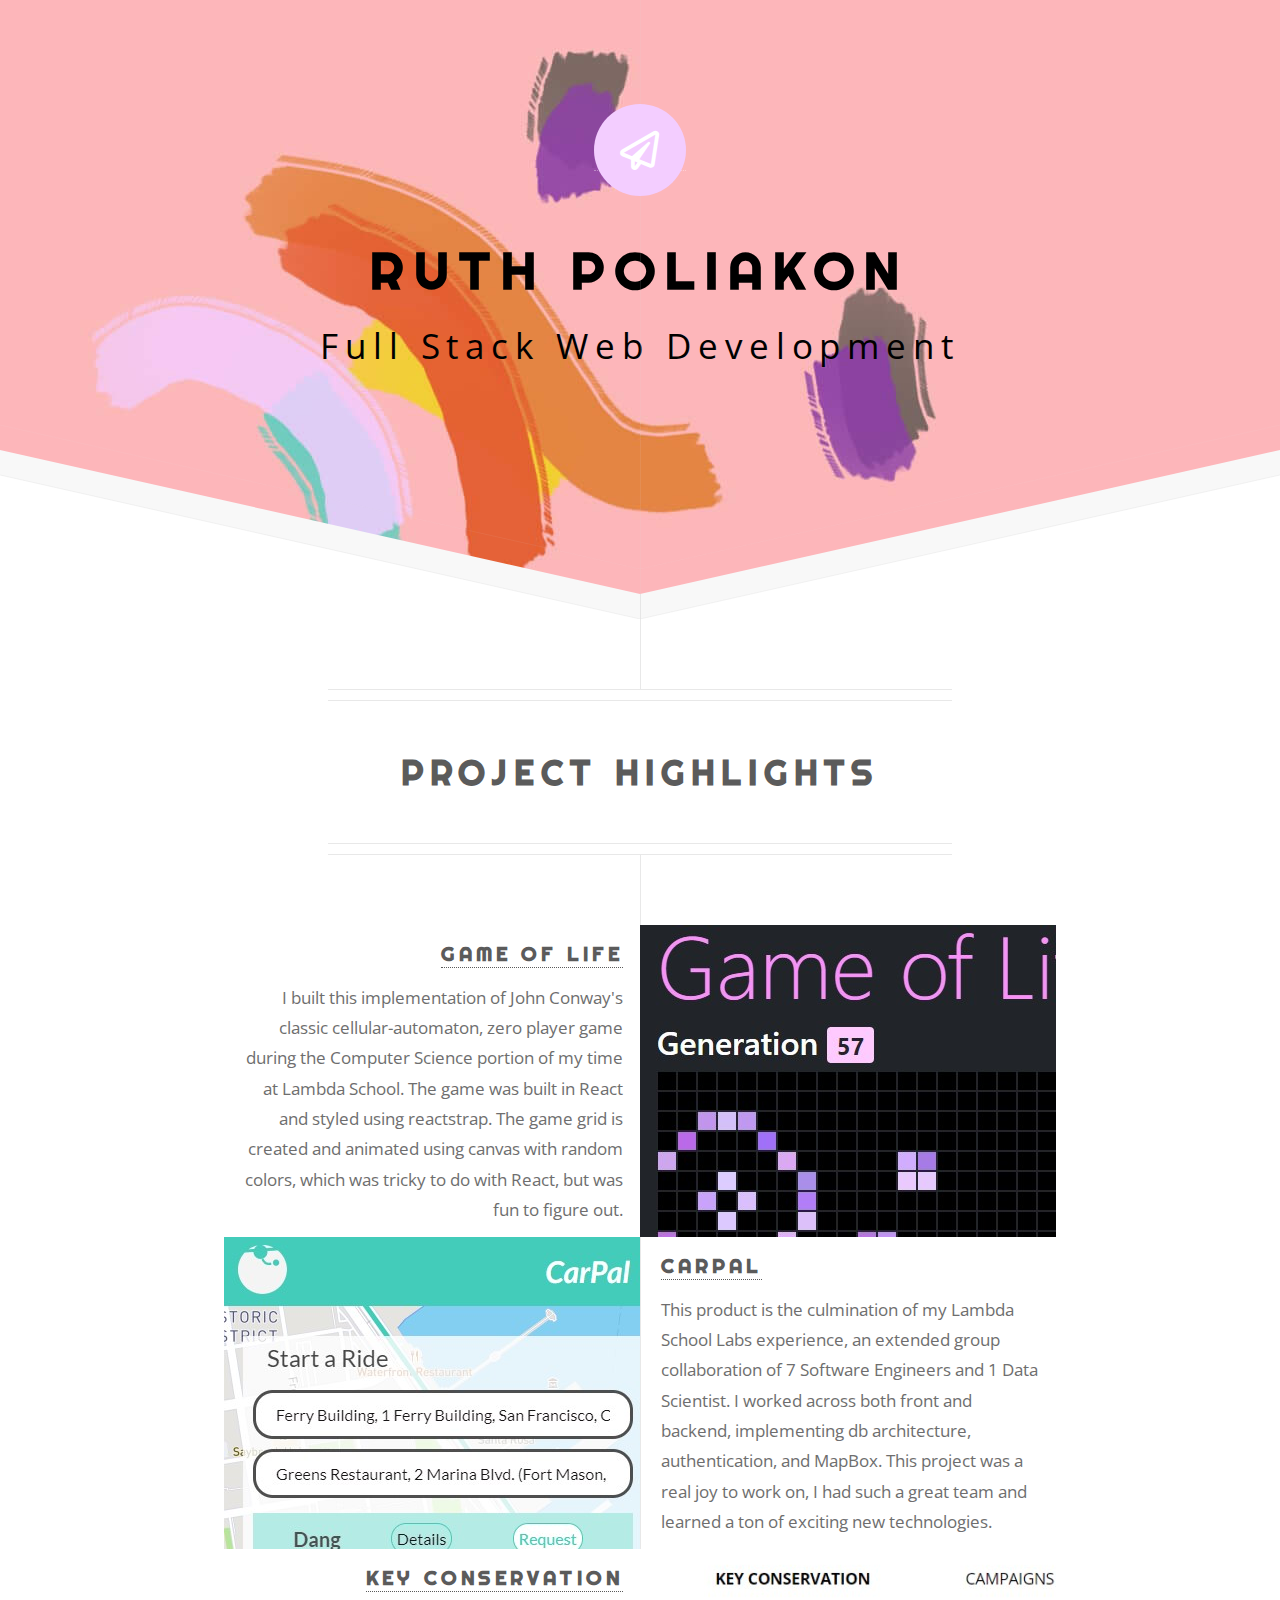
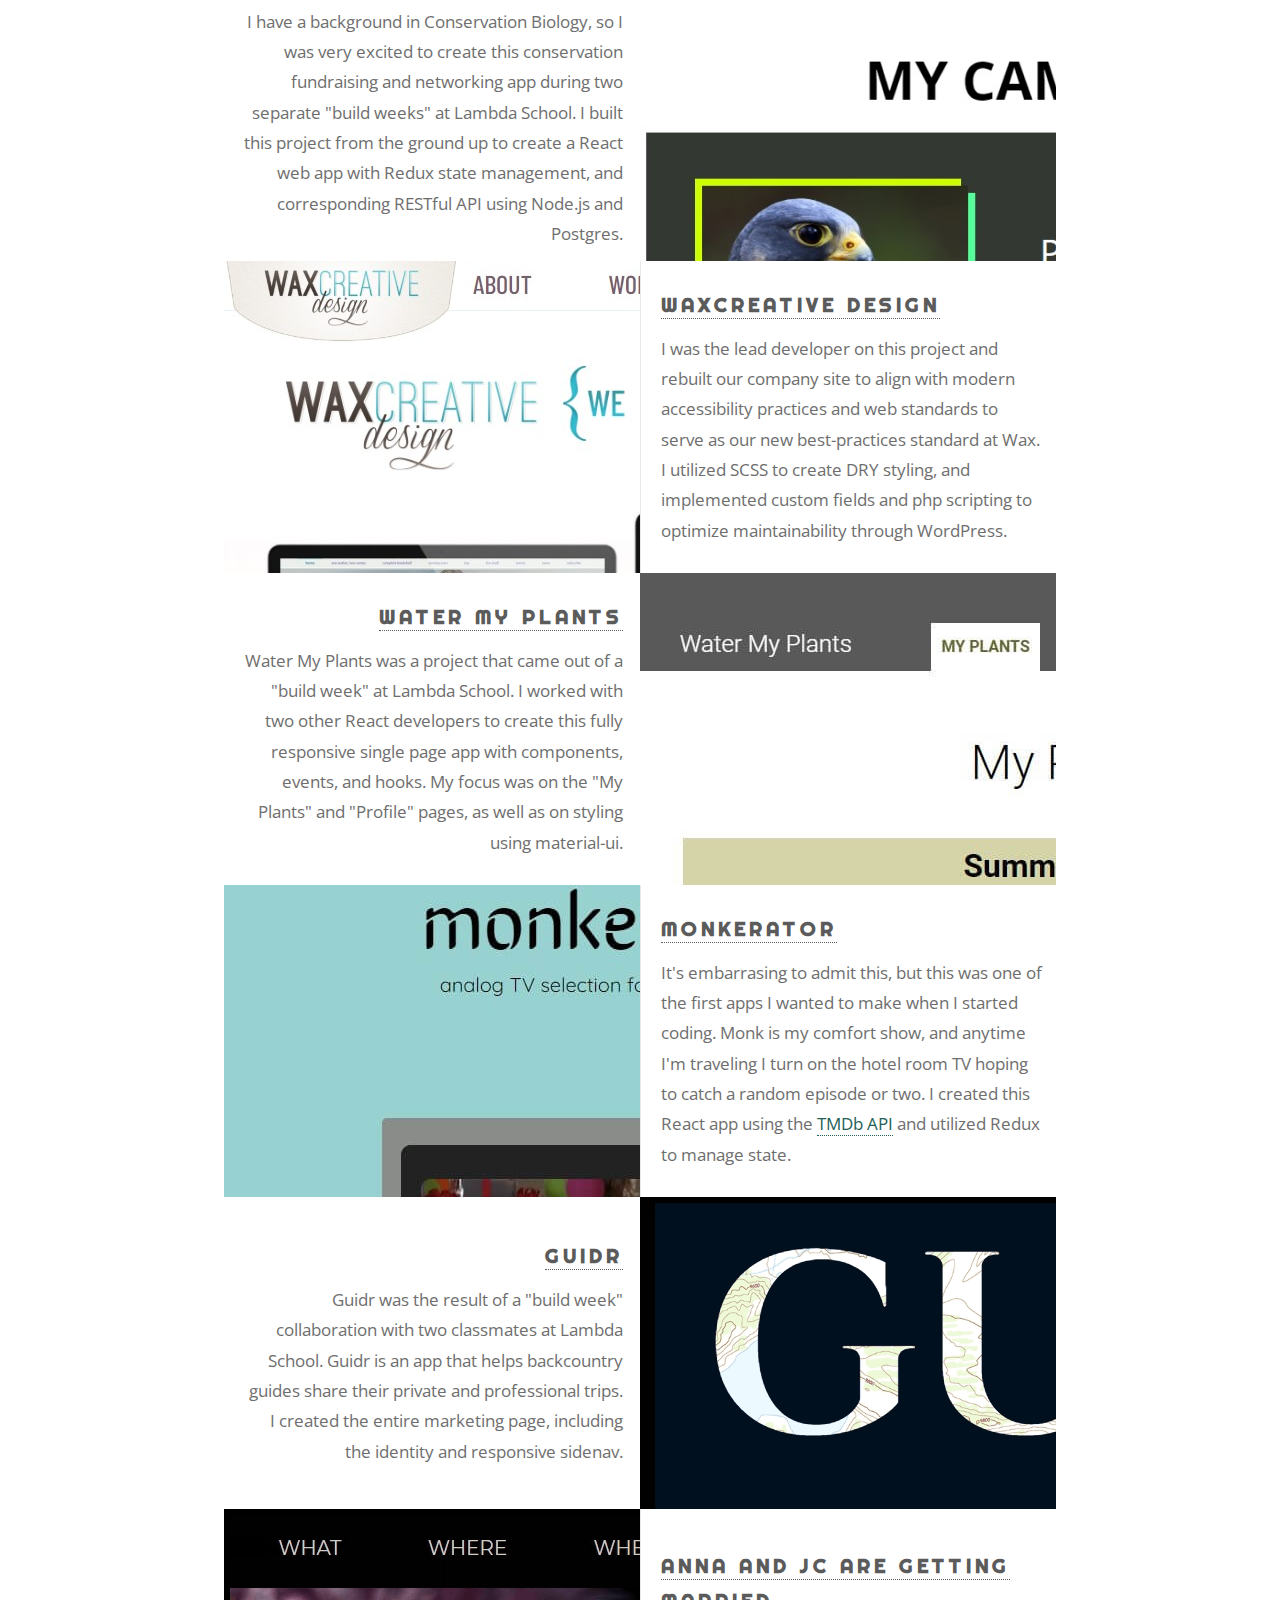
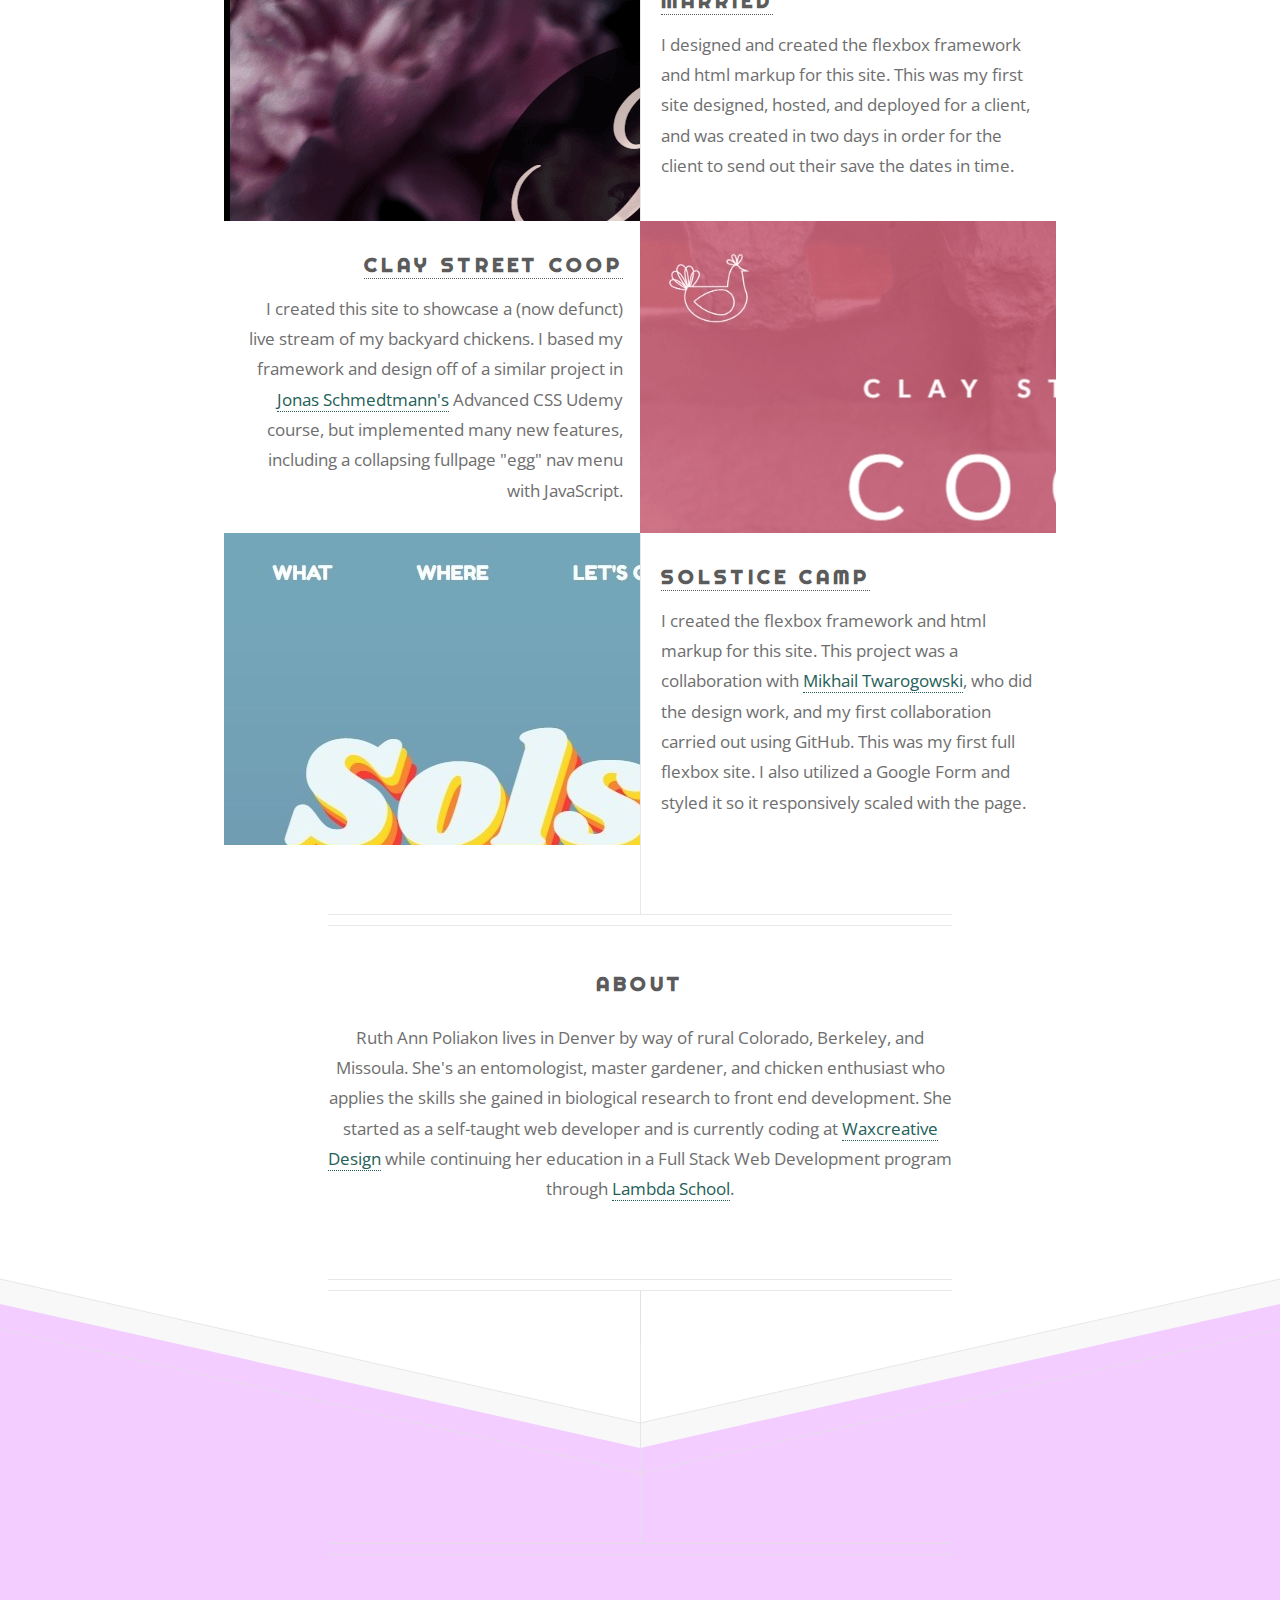
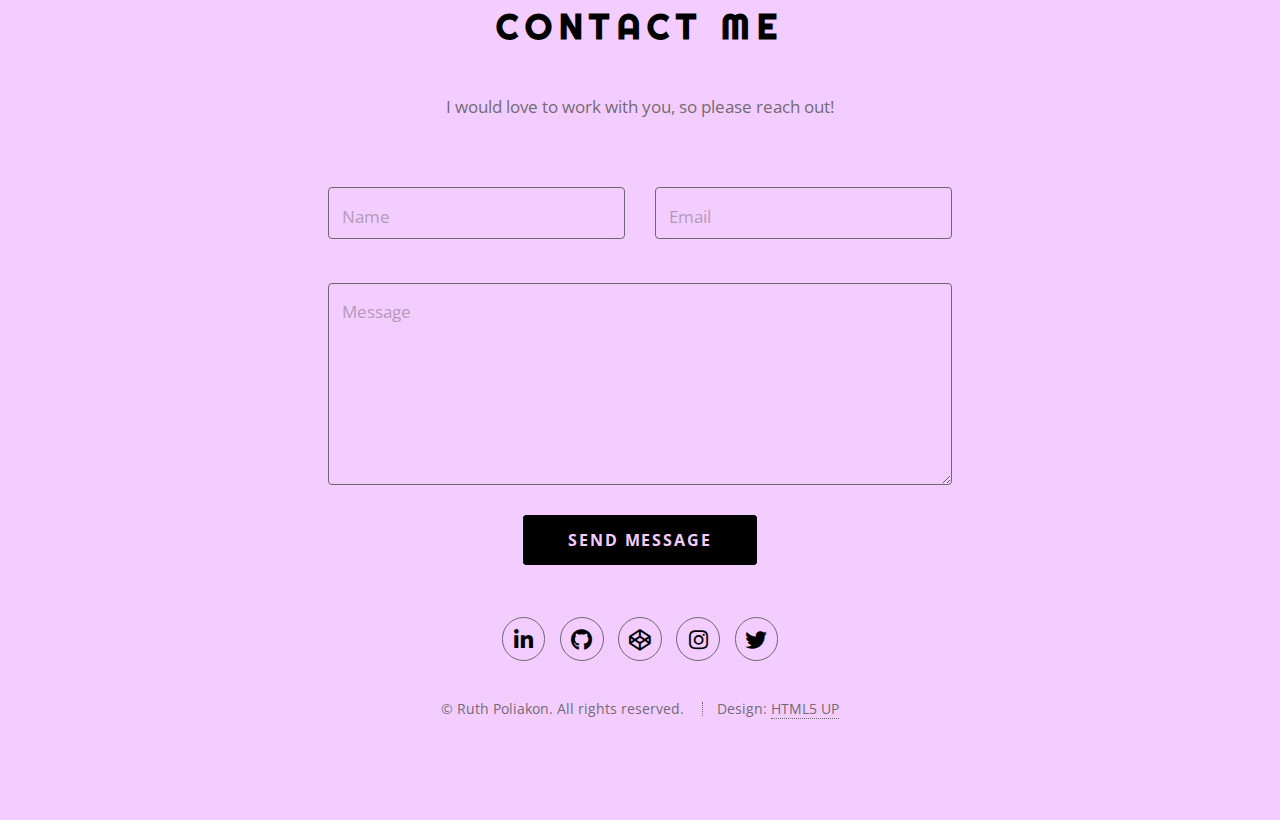
==== commit c66b05a6: "language consistencies and description update" ====
--- a/index.html
+++ b/index.html
@@ -19,6 +19,21 @@
     <link rel="stylesheet" href="assets/css/main.css" />
     <link rel="shortcut icon" type="image/png" href="./favicon.png" />
     <meta name="theme-color" content="#fcb8b9" />
+
+    <!-- Global site tag (gtag.js) - Google Analytics -->
+    <script
+      async
+      src="https://www.googletagmanager.com/gtag/js?id=UA-180594831-1"
+    ></script>
+    <script>
+      window.dataLayer = window.dataLayer || [];
+      function gtag() {
+        dataLayer.push(arguments);
+      }
+      gtag("js", new Date());
+
+      gtag("config", "UA-180594831-1");
+    </script>
   </head>
   <body class="is-preload">
     <!-- Header -->
@@ -51,7 +66,7 @@
             <p>
               I built this implementation of John Conway's classic
               cellular-automaton, zero player game during the Computer Science
-              portion of my time at Lambda School. The game was built in ReactJS
+              portion of my time at Lambda School. The game was built in React
               and styled using reactstrap. The game grid is created and animated
               using canvas with random colors, which was tricky to do with
               React, but was fun to figure out.
@@ -90,11 +105,11 @@
             </h3>
             <p>
               I have a background in Conservation Biology, so I was very excited
-              to create this app during a "build week" at Lambda School. I was
-              the only React developer on my team, though I worked with a team
-              of front end developers who built out a marketing page. I created
-              this app from the ground up, utilizing CRUD operations to interact
-              with the back end, and Redux for state management.
+              to create this conservation fundraising and networking app during
+              two separate "build weeks" at Lambda School. I built this project
+              from the ground up to create a React web app with Redux state
+              management, and corresponding RESTful API using Node.js and
+              Postgres.
             </p>
           </div>
         </section>
